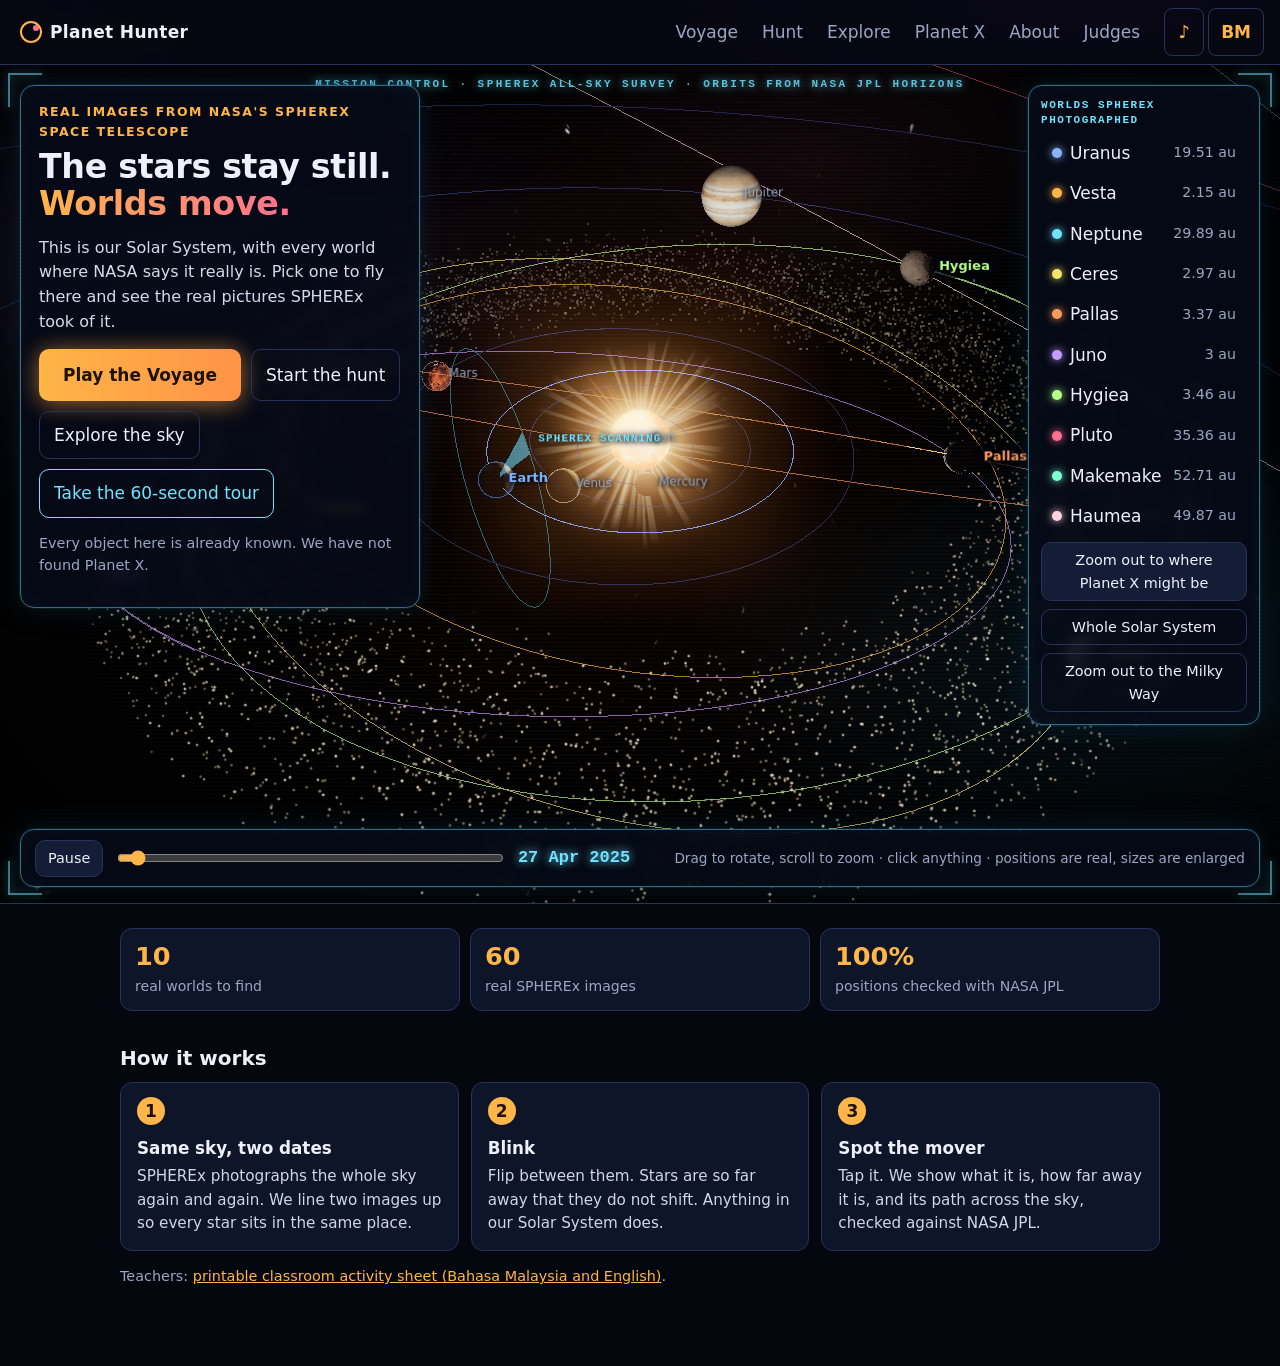
==== index.html @ 3892b472 "Phone menu: starts at Voyage and scrolls instead of hiding its first items; sound and language butto" ====
<!doctype html>
<html lang="en">
<head>
<meta charset="utf-8">
<meta name="viewport" content="width=device-width, initial-scale=1">
<title>Planet Hunter: see the sky move in real SPHEREx images</title>
<meta name="description" content="Watch real NASA SPHEREx images change over time. Spot the worlds that move, play back their paths, and learn how Planet X could be found.">
<link rel="stylesheet" href="style.css?v=62">
<link rel="modulepreload" href="vendor/three.module.min.js">
</head>
<body>

<!-- False colour for the infrared images: brightness is mapped to a colour ramp. Switch off with the Colour button. -->
<svg width="0" height="0" aria-hidden="true" style="position:absolute">
  <filter id="ir" color-interpolation-filters="sRGB">
    <feComponentTransfer>
      <feFuncR type="table" tableValues="0.01 0.10 0.42 0.92 1"/>
      <feFuncG type="table" tableValues="0.02 0.07 0.20 0.66 1"/>
      <feFuncB type="table" tableValues="0.07 0.36 0.50 0.42 1"/>
    </feComponentTransfer>
  </filter>
</svg>

<header class="top">
  <button class="brand" data-view="home"><span class="logo" aria-hidden="true"></span>Planet Hunter</button>
  <nav>
    <button data-view="voyage">Voyage</button>
    <button data-view="hunt">Hunt</button>
    <button data-view="explore">Explore</button>
    <button data-view="lab">Planet X</button>
    <button data-view="about">About</button>
    <button data-view="judges">Judges</button>
  </nav>
  <div class="top-tools">
    <button id="musicBtn" class="lang music" aria-pressed="true" aria-label="Music">♪</button>
    <button id="langBtn" class="lang" aria-label="Language / Bahasa"></button>
  </div>
</header>

<main>
<p id="error" class="error" hidden></p>

<section id="home" class="view">
  <div id="space" class="space">
    <div class="space-canvas"></div>
    <div class="nebula" aria-hidden="true"></div>
    <canvas class="meteors" aria-hidden="true"></canvas>
    <div class="labels"></div>
    <p class="space-loading">Loading the 3D Solar System…</p>
    <div class="frame-hud" aria-hidden="true"><i class="hb tl"></i><i class="hb tr"></i><i class="hb bl"></i><i class="hb br"></i></div>
    <p class="hud-strip">Mission control · SPHEREx all-sky survey · orbits from NASA JPL Horizons</p>

    <div class="space-title">
      <p class="eyebrow">Real images from NASA's SPHEREx space telescope</p>
      <h1>The stars stay still.<br><span class="hl">Worlds move.</span></h1>
      <p class="lead">This is our Solar System, with every world where NASA says it really is. Pick one to fly there and see the real pictures SPHEREx took of it.</p>
      <div class="cta">
        <button class="primary" data-view="voyage">Play the Voyage</button>
        <button id="startBtn" class="ghost" disabled>Loading…</button>
        <button id="exploreBtn" class="ghost" data-view="explore">Explore the sky</button>
        <button class="ghost tour-btn" data-tour>Take the 60-second tour</button>
      </div>
      <p class="note">Every object here is already known. We have not found Planet X.</p>
    </div>

    <div class="space-worlds">
      <h3>Worlds SPHEREx photographed</h3>
      <div id="worldList"></div>
      <button id="pxBtn" class="small">Zoom out to where Planet X might be</button>
      <button id="homeBtn" class="small ghost">Whole Solar System</button>
      <button id="galaxyBtn" class="small ghost">Zoom out to the Milky Way</button>
    </div>

    <div class="intro-cap" aria-hidden="true"><p id="introTop"></p><p id="introSub"></p></div>
    <aside id="infoPanel" class="world-panel info-panel" hidden>
      <button id="infoBack" class="ghost small">← Back</button>
      <h2 id="infoName"></h2>
      <p id="infoKind" class="note"></p>
      <p id="infoText"></p>
      <dl id="infoFacts" class="telemetry facts"></dl>
      <p id="infoNote" class="note"></p>
      <button id="infoDive" class="primary" hidden>Dive to the Solar System</button>
    </aside>
    <aside id="worldPanel" class="world-panel" hidden>
      <button id="worldBack" class="ghost small">← All worlds</button>
      <h2 id="worldName"></h2>
      <p id="worldKind" class="note"></p>
      <div id="worldView"></div>
      <p id="worldBlurb"></p>
      <p id="worldSaw" class="note"></p>
      <dl class="telemetry">
        <dt>Distance from Earth</dt><dd id="teleDist"></dd>
        <dt>Its light reaches us in</dt><dd id="teleLight"></dd>
      </dl>
      <p id="worldAngle" class="note"></p>
      <div class="cta">
        <button id="worldStack" class="primary">See it in 3D time</button>
        <button id="worldExplore" class="ghost">Explore it</button>
      </div>
    </aside>

    <div class="space-time">
      <button id="playBtn" class="small">Pause</button>
      <input id="timeSlider" type="range" min="0" max="1" value="0" step="1" aria-label="Date">
      <span id="timeLabel"></span>
      <p class="space-help">Drag to rotate, scroll to zoom · click anything · positions are real, sizes are enlarged</p>
    </div>
    <p class="no3d-msg">This browser cannot show the 3D view. Use Hunt and Explore above.</p>
  </div>

  <div class="stats" id="stats"></div>

  <h2>How it works</h2>
  <div class="steps">
    <div class="step"><b>1</b><h3>Same sky, two dates</h3><p>SPHEREx photographs the whole sky again and again. We line two images up so every star sits in the same place.</p></div>
    <div class="step"><b>2</b><h3>Blink</h3><p>Flip between them. Stars are so far away that they do not shift. Anything in our Solar System does.</p></div>
    <div class="step"><b>3</b><h3>Spot the mover</h3><p>Tap it. We show what it is, how far away it is, and its path across the sky, checked against NASA JPL.</p></div>
  </div>
  <p class="note">Teachers: <a href="classroom.html">printable classroom activity sheet (Bahasa Malaysia and English)</a>.</p>
</section>

<section id="hunt" class="view" hidden>
  <div id="huntPlay">
    <div class="hud"><span id="progress"></span><span class="dots" id="dots"></span><span id="tally"></span></div>
    <ol class="steps3" id="steps3">
      <li data-step="detect"><b>1</b> Detect</li>
      <li data-step="predict"><b>2</b> Predict</li>
      <li data-step="classify"><b>3</b> Classify</li>
    </ol>
    <div class="hunt-grid">
      <div class="hunt-left">
        <div class="stagewrap hunt-stage"><div id="huntView"></div>
          <div id="stepCard" class="step-card" hidden>
            <p id="stepDone" class="step-done"></p>
            <p id="stepNext" class="step-next"></p>
            <h3 id="stepTitle"></h3>
            <p id="stepText"></p>
            <button id="stepGo" class="primary"></button>
          </div>
        </div>
        <div class="controls" id="huntControls">
          <button data-mode="blink" class="mode on">Blink</button>
          <button data-mode="slide" class="mode">Slide</button>
          <button data-mode="diff" class="mode" title="Subtract one image from the other">Difference</button>
          <button id="pauseBtn">Pause</button>
          <input id="slider" type="range" min="0" max="100" value="50" aria-label="Fade between the two images" hidden>
        </div>
        <p id="modeTip" class="note"></p>
      </div>
      <div class="hunt-right">
        <p id="stepHead" class="step-head"></p>
        <p id="prompt" class="prompt"></p>
        <div id="skipRow" class="next-row" hidden>
          <button id="skipBtn" class="ghost">Skip this step</button>
          <span class="note">Stuck? Skipping scores 0 for the step and moves on.</span>
        </div>
        <div id="nextRow" class="next-row" hidden>
          <button id="nextBtn" class="primary">Next</button>
          <span class="note">or press Enter</span>
        </div>
        <div id="quiz" class="quiz" hidden></div>
        <p id="stepNote" class="tip" hidden></p>
        <div id="card" class="card" hidden>
          <h2 id="verdict"></h2>
          <h3 id="objName"></h3>
          <p id="blurb"></p>
          <ul id="facts"></ul>
          <div id="ruler"></div>
          <p class="badge" id="badge"></p>
        </div>
      </div>
    </div>
  </div>
  <div id="huntEnd" hidden>
    <p class="eyebrow">Hunt complete</p>
    <h1 id="scoreLine"></h1>
    <p id="rank" class="lead"></p>
    <figure class="share-card"><img id="shareImg" alt="Your result card"><figcaption class="cta"><button id="shareBtn" class="primary">Share my result</button><button id="saveBtn" class="ghost">Save the picture</button></figcaption></figure>
    <h2>So where is Planet X?</h2>
    <p id="planetx"></p>
    <div id="rulerX"></div>
    <p id="vsLine" class="tip"></p>
    <div id="endChart"></div>
    <p>Telescopes like SPHEREx photograph more than a billion objects. No one person can check them all. Computers help, but the search still needs people who know what to look for. Now you do.</p>
    <div class="cta">
      <button class="primary" data-view="lab">Try to hide a Planet X</button>
      <button class="ghost" data-view="explore">Explore every object</button>
      <button id="againBtn" class="ghost">Hunt again</button>
    </div>
  </div>
</section>

<section id="explore" class="view" hidden>
  <div id="exploreList">
    <p class="eyebrow">Explore</p>
    <h1>Watch the sky change</h1>
    <p class="lead">Pick an object to play back real SPHEREx images of it, date by date.</p>
    <div class="grid" id="grid"></div>
  </div>
  <div id="exploreDetail" hidden>
    <button id="backBtn" class="ghost small">← All objects</button>
    <h1 id="exName"></h1>
    <p id="exBlurb" class="lead"></p>
    <div class="detail">
      <div>
        <div class="stagewrap"><div id="exView"></div><div id="stackView" class="stackview" hidden></div></div>
        <div class="controls">
          <button data-exmode="rgb" class="exmode on">Three-colour</button>
          <button data-exmode="play" class="exmode">Time-lapse</button>
          <button data-exmode="blink" class="exmode">Blink first / last</button>
          <button data-exmode="diff" class="exmode">Difference</button>
          <button data-exmode="stack" class="exmode">3D time stack</button>
          <button data-exmode="scan" class="exmode">Computer scan</button>
          <button data-exmode="pass" class="exmode" id="passBtn" hidden>Six months apart</button>
          <button id="exPause">Pause</button>
          <input id="scrub" type="range" min="0" max="1" value="0" step="1" aria-label="Choose an image by date">
        </div>
        <div class="controls">
          <label class="check"><input type="checkbox" id="pathChk" checked> Show path</label>
          <label class="check"><input type="checkbox" id="colourChk" checked> Infrared colour</label>
          <button id="measureBtn">Measure it yourself</button>
        </div>
        <p id="exTip" class="tip" hidden></p>
      </div>
      <div>
        <h2>This image</h2>
        <dl id="frameInfo" class="info"></dl>
        <h2>The object</h2>
        <dl id="objInfo" class="info"></dl>
        <div id="exRuler"></div>
        <h2>Light SPHEREx saw</h2>
        <div id="exBands"></div>
        <h2>Farther means slower</h2>
        <div id="exChart"></div>
      </div>
    </div>
  </div>
</section>

<section id="lab" class="view" hidden>
  <p class="eyebrow">Planet X lab</p>
  <h1>Why is Planet X so hard to find?</h1>
  <p class="lead">Some astronomers think an unseen planet may orbit far beyond Neptune. Nobody has found it. Here you can see why: the farther a world is, the slower it moves and the fainter it gets.</p>

  <h2>Farther means slower</h2>
  <div id="labChart"></div>

  <h2>Hide your own Planet X</h2>
  <p>This places a <strong>simulated</strong> planet into two real SPHEREx images. Its movement and brightness are scaled from the real Pluto in the same images. Push it farther away and try to find it.</p>
  <div class="detail">
    <div>
      <div class="stagewrap"><div id="labView"></div></div>
      <p id="labMsg" class="prompt"></p>
    </div>
    <div>
      <label for="distSlider" class="lbl">Distance from the Sun: <strong id="labDist"></strong></label>
      <input id="distSlider" type="range" min="0" max="100" value="31">
      <p class="note" id="labBase"></p>
      <p class="lbl">Size of the planet</p>
      <div class="controls left" id="labSizes"></div>
      <ul id="labOut"></ul>
      <p id="labVerdict" class="verdict"></p>
      <div class="cta">
        <button id="labNew" class="primary">Hide it somewhere new</button>
        <button id="labReveal" class="ghost">Reveal</button>
      </div>
      <p class="note">This is a simulation for learning. The planet is made up; the sky behind it is real. It assumes the planet reflects sunlight as well as Pluto does, and that its motion scales simply with distance.</p>
    </div>
  </div>
</section>

<section id="voyage" class="view voyage" hidden>
  <div id="vyCanvas" class="vy-canvas"></div>
  <div class="vy-bar top"></div><div class="vy-bar bottom"></div>

  <div id="vyHud" class="vy-hud" hidden>
    <div class="vy-chip"><span>CHAPTER</span><b id="vyChapter"></b></div>
    <div class="vy-chip wide"><span>DISTANCE TO SIGNAL</span><div class="vy-meter"><i id="vyProg"></i></div></div>
    <div class="vy-chip wide"><span>HULL</span><div class="vy-meter hull"><i id="vyHull"></i></div></div>
    <div class="vy-chip"><span>MISSILES</span><b id="vyMissiles" class="vy-ammo"></b></div>
    <div class="vy-chip"><span>SUNLIGHT</span><b id="vySun"></b></div>
    <div class="vy-chip"><span>DATA</span><b id="vyData">0</b> <b id="vyCombo" class="vy-combo"></b></div>
  </div>

  <p id="vyBuff" class="vy-buff"></p>

  <div class="vy-touch">
    <button id="vyTouchCentre" type="button">LEVEL</button>
    <button id="vyTouchBoost" type="button">BOOST</button>
    <button id="vyTouchMissile" type="button">MISSILE</button>
  </div>

  <div id="vyComm" class="vy-comm" hidden><b id="vyWho"></b><p id="vySay"></p></div>

  <div id="vyCard" class="vy-card" hidden><p id="vyKicker"></p><h1 id="vyTitle"></h1><p id="vySub"></p></div>

  <div id="vyScan" class="vy-scan" hidden>
    <p class="vy-scan-head">SCANNER · REAL SPHEREx IMAGES · <b id="vyMode"></b></p>
    <div class="vy-viewwrap"><div id="vyView"></div><div id="vyReticle" class="vy-reticle"></div></div>
    <div id="vyStackBox" class="vy-stackbox" hidden>
      <div class="vy-stackview"><canvas id="vyStack"></canvas><svg id="vyStackMark" class="mark" viewBox="0 0 100 100"></svg></div>
      <p id="vyStackInfo" class="note"></p>
      <label class="vy-slider"><span>DRIFT EAST–WEST</span><input id="vyVx" type="range"></label>
      <label class="vy-slider"><span>DRIFT NORTH–SOUTH</span><input id="vyVy" type="range"></label>
      <div class="vy-lockrow"><span>SIGNAL</span><div class="vy-meter lock"><i id="vySignal"></i></div><b id="vyStackTime"></b></div>
      <p id="vyStackHint" class="vy-hint"></p>
    </div>
    <div id="vyLockRow" class="vy-lockrow"><span id="vyLockLabel">LOCK</span><div class="vy-meter lock"><i id="vyLock"></i></div><b id="vyTime"></b></div>
    <div id="vyResult" class="vy-result" hidden>
      <p class="vy-ok">LOCK CONFIRMED <b id="vyGrade" class="vy-grade"></b></p>
      <h2 id="vyRName"></h2>
      <p id="vyRKind" class="note"></p>
      <p id="vyRBlurb"></p>
      <p id="vyRFact"></p>
      <p class="badge">✔ Checked against NASA JPL Horizons</p>
      <button id="vyNext" class="primary"></button>
    </div>
  </div>

  <div id="vyEnd" class="vy-start vy-end" hidden>
    <p class="eyebrow">Voyage complete</p>
    <h1 id="vyEndRank"></h1>
    <p class="lead">Data collected: <b id="vyEndData"></b></p>
    <ul id="vyEndGrades" class="vy-grades"></ul>
    <p>Every one of the ten worlds you locked is real, seen in real SPHEREx images at positions checked against NASA JPL. The eleventh was a simulation. If a Planet X exists, it is still out there, and stacking images is how astronomers are searching for it.</p>
    <div class="cta" style="justify-content:center">
      <button id="vyAgain" class="primary">Fly again</button>
      <button class="ghost" data-view="explore">See the real worlds</button>
    </div>
  </div>

  <div id="vyStartBox" class="vy-start">
    <p class="eyebrow">A Planet Hunter adventure</p>
    <h1>Voyage to <span class="hl">Planet X</span></h1>
    <p id="vyStartMsg" class="lead">Pilot your ship from the asteroid belt to the edge of the Solar System. Dodge the debris, then use your scanner, fed with real SPHEREx images, to lock onto each hidden world.</p>
    <ul class="vy-keys">
      <li><b>Mouse</b> or <b>arrow keys</b>: steer</li>
      <li><b>Lasers</b>: fire by themselves</li>
      <li><b>Right click</b> or <b>X</b>: launch a homing missile (unlimited)</li>
      <li><b>Space</b>: boost</li>
      <li><b>Rings</b>: shield, magnet, rapid fire</li>
      <li><b>On a phone</b>: tilt the phone to steer (allow motion access if asked). Lasers fire by themselves. Buttons: MISSILE, BOOST, and LEVEL to reset the tilt</li>
      <li><b>Scanner</b>: a different challenge at each world. Your ship's computer explains each one</li>
    </ul>
    <button id="vyStart" class="primary">Launch</button>
    <p class="note">The ship, debris, lasers, radio voices and the look of each world are game fiction. The scanner pictures, positions, distances and sunlight levels are real.</p>
  </div>
</section>

<section id="judges" class="view" hidden>
  <p class="eyebrow">For judges</p>
  <h1>Planet Hunter, criterion by criterion</h1>
  <p class="lead">The challenge: a public web tool that displays SPHEREx sky images and makes it easy for anyone to see how they change over time. Each claim below has a button that takes you straight to the proof on this site.</p>
  <div class="judge-videos">
    <figure><video src="requirements.mp4#t=1.5" controls preload="metadata" playsinline></video><figcaption>Demo: how it meets the challenge (30 seconds)</figcaption></figure>
    <figure><video src="trailer.mp4#t=27" controls preload="metadata" playsinline></video><figcaption>Trailer (30 seconds)</figcaption></figure>
  </div>
  <div class="cta"><button class="primary" data-tour>Take the 60-second tour</button><button class="ghost" data-proof="about:method">How the data was made</button></div>

  <div class="criteria">
    <article class="crit">
      <h2><b>1</b> Impact</h2>
      <p class="crit-q">How many people can it help or inspire?</p>
      <ul>
        <li><span>Free and public. No login, no install, on a computer or a phone.</span><button class="small" data-proof="home">Open the start page</button></li>
        <li><span>Teaches the real steps of discovery to anyone, from school pupils up.</span><button class="small" data-proof="hunt">Start the hunt</button></li>
        <li><span>In English and Bahasa Malaysia (the BM button, top right).</span></li>
        <li><span>A ready-made 30-minute lesson for teachers, in both languages.</span><a class="btnlink small" href="classroom.html">Classroom sheet</a></li>
      </ul>
    </article>
    <article class="crit">
      <h2><b>2</b> Creativity</h2>
      <p class="crit-q">What is new here?</p>
      <ul>
        <li><span>A three-step hunt that copies real astronomy: detect, predict against a third real image, classify.</span><button class="small" data-proof="hunt">Try it</button></li>
        <li><span>The 3D time stack: change over time as one shape.</span><button class="small" data-proof="explore:pluto:stack">See it</button></li>
        <li><span>Three-colour pictures in which a moving world splits into red, green and blue.</span><button class="small" data-proof="explore:uranus:rgb">See it</button></li>
        <li><span>Human against machine: an automatic detector tries the same job, and you see when it fails.</span><button class="small" data-proof="explore:makemake:scan">See it fail</button></li>
        <li><span>A space game whose finale is the real method of the Planet Nine search: stacking images.</span><button class="small" data-proof="voyage">Play the Voyage</button></li>
      </ul>
    </article>
    <article class="crit">
      <h2><b>3</b> Validity</h2>
      <p class="crit-q">Is the science sound and the data used accurately?</p>
      <ul>
        <li><span>Every sky image is a real SPHEREx observation, with its date, detector and a link to NASA's original file.</span><button class="small" data-proof="explore:pluto:play">See an image's details</button></li>
        <li><span>Every position is checked against NASA JPL Horizons. The faintest detection used is 11 times the background noise. Eris was left out as too faint.</span><button class="small" data-proof="about:method">Data and method</button></li>
        <li><span>Our own detector's score is shown honestly: right for 7 of 10 worlds.</span><button class="small" data-proof="explore:makemake:scan">See a miss</button></li>
        <li><span>Simplifications, simulations and decoration are stated openly.</span><button class="small" data-proof="about:limits">What this can't do</button></li>
      </ul>
    </article>
    <article class="crit">
      <h2><b>4</b> Relevance</h2>
      <p class="crit-q">Does it answer the challenge, with NASA data at its core?</p>
      <ul>
        <li><span>Displays SPHEREx sky images: 60 real images of 10 worlds.</span><button class="small" data-proof="explore">Explore all worlds</button></li>
        <li><span>Change over time, one click each:</span><span class="btnrow"><button class="small" data-proof="explore:pluto:blink">Blink</button><button class="small" data-proof="explore:pluto:play">Time-lapse</button><button class="small" data-proof="explore:pluto:pass">Six months apart</button><button class="small" data-proof="explore:pluto:stack">3D stack</button></span></li>
        <li><span>Open NASA data throughout: SPHEREx images from NASA/IPAC, positions and orbits from NASA JPL.</span><button class="small" data-proof="home:galaxy">See the orbits</button></li>
      </ul>
    </article>
    <article class="crit">
      <h2><b>5</b> Presentation</h2>
      <p class="crit-q">Is it clear to someone without a science background?</p>
      <ul>
        <li><span>A 60-second guided tour of the whole site.</span><button class="small" data-tour>Take the tour</button></li>
        <li><span>Step-by-step cards in the hunt, and plain-word explanations: tap any word with a dotted line, such as au or arcsecond.</span></li>
        <li><span>Info cards on everything in the 3D view.</span><button class="small" data-proof="home:rings">Saturn's rings</button></li>
        <li><span>Two 30-second videos, above.</span></li>
      </ul>
    </article>
  </div>
</section>

<section id="about" class="view" hidden>
  <p class="eyebrow">About</p>
  <h1>What you are looking at</h1>
  <p class="lead">Planet Hunter was built for the 2026 NASA Space Apps Challenge, "Planet X and SPHEREx": make a public tool that shows SPHEREx images of the sky and makes it easy for anyone to see how they change over time.</p>

  <h2>The telescope</h2>
  <p>SPHEREx is a NASA space telescope launched in 2025. It maps the entire sky about every six months in 102 colours of near-infrared light, which our eyes cannot see. Each image here covers a patch of sky about a fifth of a degree across, smaller than half the width of the full Moon.</p>

  <h2>How these images were made</h2>
  <ul>
    <li>For each object we asked <a href="https://ssd.jpl.nasa.gov/horizons/">NASA JPL Horizons</a> where it was on each date.</li>
    <li>We found the SPHEREx exposures that covered that spot in the <a href="https://irsa.ipac.caltech.edu/Missions/spherex.html">NASA/IPAC Infrared Science Archive</a>.</li>
    <li>We cut out the same small patch of sky from each, turned north up, and adjusted the brightness so faint things show.</li>
    <li>A level is only included if the object is detected exactly where JPL says it should be.</li>
  </ul>
  <p>The orange and purple colours are false colour: brightness shown as colour. Switch it off in Explore to see the plain greyscale images. Small specks that appear in only one image are cosmic rays hitting the detector, not objects.</p>
  <p>In the 3D Solar System, the orbits and positions are real, from NASA JPL Horizons. The planets and worlds are drawn very much larger than life so they can be seen, and the specks of the asteroid belt are decoration. The background is a real all-sky photograph of the Milky Way. The pink ring marking where a Planet X might be is hypothetical. The Milky Way you see when you zoom far out is a model made of particles, because nobody can photograph our galaxy from outside: its arm shapes are illustrative, and the Solar System is drawn enormously too large within it.</p>

  <h2>Three-colour pictures</h2>
  <p>The three-colour view combines three real SPHEREx images of the same patch, taken at different times and usually at different infrared wavelengths, as red, green and blue. Longer wavelengths are shown redder. Stars are in all three images, so their colour reflects how bright they are at each wavelength. A moving world is in a different place each time, so it appears three times, once in each colour. Each image's brightness is scaled separately, so the colours are a guide, not a measurement.</p>

  <h2>The hunt and the automatic detector</h2>
  <p>Each hunt mission has three steps taken from real astronomy: detect the object, predict where it will be in a third real image, and classify it by how fast it moves. The last two missions are Planet X drills: a made-up planet placed into real images, always labelled as simulated.</p>
  <p>The "Computer scan" is classic image processing, not machine learning: it subtracts one image from the other and flags what is left. On our ten real worlds its top pick is right for seven. It is fooled by cosmic rays and it misses the two faintest, most distant worlds, which is exactly where a Planet X would be.</p>

  <h2 id="method">Data and method</h2>
  <p>Every picture on this site was made by the same six steps, run once with Python scripts. Nothing is changed except alignment, brightness and colour.</p>
  <ol class="pipeline">
    <li><b>NASA JPL Horizons</b><span>Where each world was, at the exact moment of each image.</span></li>
    <li><b>SPHEREx archive</b><span>Which exposures covered that spot (NASA/IPAC, releases DR1 and QR3).</span></li>
    <li><b>Cut-out</b><span>Read only the small patch needed, from NASA's copy on AWS Open Data.</span></li>
    <li><b>Align</b><span>Turn north up on a common grid, so stars match pixel for pixel.</span></li>
    <li><b>Check</b><span>Keep a world only if it is detected at the predicted spot in both images, at least 5 times the background noise.</span></li>
    <li><b>Your screen</b><span>Small pictures and one data file. The site never needs the archive while you use it.</span></li>
  </ol>
  <dl class="numbers">
    <dt>Objects searched</dt><dd>11</dd>
    <dt>Passed the check</dt><dd>10 (Eris failed: only 1.4 to 4 times the noise)</dd>
    <dt>Real SPHEREx images used</dt><dd>60</dd>
    <dt>Faintest detection used</dt><dd>11 times the background noise (Haumea)</dd>
    <dt>Automatic detector</dt><dd>top pick right for 7 of 10 worlds; misses Makemake and Haumea</dd>
  </dl>
  <h3>Simplifications, stated openly</h3>
  <ul>
    <li>Positions are computed from Earth's centre. SPHEREx orbits about 7,000 km from it, which shifts the nearest worlds here by up to about 5 arcseconds: less than one detector pixel (6.2 arcseconds).</li>
    <li>The Planet X simulator scales brightness and motion simply from Pluto (brightness falls with the fourth power of distance, motion with distance).</li>
    <li>Classifying a world by its speed is a first clue only: speed across the sky also depends on where Earth is in its orbit.</li>
    <li>Picture brightness is stretched separately in each image so faint things show. It is not a measurement.</li>
      <li>The shooting stars and coloured haze on the front page, and the music, are decoration.</li>
  </ul>

  <h2 id="limits">What this can't do</h2>
  <ul>
    <li>It does not search for new objects. Every object here is already known, and we chose and checked each one.</li>
    <li>It shows small prepared patches of sky, not the whole SPHEREx survey.</li>
    <li>Brightness is adjusted so faint objects are visible. Brightness on screen is not a scientific measurement.</li>
  </ul>

  <h2>For teachers</h2>
  <p>A one-page classroom activity, in Bahasa Malaysia and English, ready to print: <a href="classroom.html">Lembaran aktiviti kelas / Classroom activity sheet</a>.</p>

  <h2>What is real in the Voyage game</h2>
  <p>The scanner pictures, positions, distances and sunlight levels are real. The ship, debris, weapons and radio voices are fiction. The worlds you fly past are 3D models wrapped in surface maps: Pluto uses NASA's New Horizons map; Uranus, Neptune and Earth use maps based on NASA imagery; Ceres, Haumea and Makemake use artists' maps, because Haumea and Makemake have never been seen up close; Vesta, Pallas, Juno and Hygiea use a map of our Moon as a stand-in, on a made-up shape. The background sky is a real all-sky photograph of the Milky Way.</p>

  <h2>Credits</h2>
  <p>SPHEREx is a NASA mission managed by the Jet Propulsion Laboratory; its data are served by Caltech/IPAC. Object positions are from NASA JPL Horizons. <a href="https://github.com/slashsly5-rgb/planet-hunter">Source code</a>. Planet and sky textures: <a href="https://www.solarsystemscope.com/textures/">Solar System Scope</a> (CC BY 4.0), and NASA/JHUAPL/SwRI for the Pluto map.</p>
</section>
</main>

<div id="tour" class="tour" hidden role="dialog" aria-live="polite">
  <p class="tour-step" id="tourStep"></p>
  <p id="tourText"></p>
  <div class="tour-btns"><button id="tourBack" class="ghost small">Back</button><button id="tourNext" class="primary small">Next</button><button id="tourEnd" class="ghost small">End tour</button></div>
</div>
<div id="glossPop" class="gloss-pop" role="tooltip" hidden></div>
<script type="module" src="app.js?v=62"></script>
</body>
</html>
---- style.css ----
:root {
  --bg: #05070f; --panel: #0e1528; --panel2: #141d36; --text: #eef1fa; --dim: #9aa6c4;
  --accent: #ffb547; --accent2: #ff6f91; --good: #5ee6a8; --line: #27335a;
}
* { box-sizing: border-box; }
html { scroll-behavior: smooth; }
body {
  margin: 0; color: var(--text); font: 17px/1.55 system-ui, -apple-system, "Segoe UI", Roboto, sans-serif;
  background:
    radial-gradient(1px 1px at 23px 41px, #fff9, transparent), radial-gradient(1px 1px at 131px 87px, #fff6, transparent),
    radial-gradient(1.5px 1.5px at 77px 163px, #cdf8, transparent), radial-gradient(1px 1px at 189px 19px, #fff5, transparent),
    radial-gradient(1px 1px at 211px 201px, #ffd9, transparent),
    radial-gradient(900px 500px at 85% -10%, #3b1d5e88, transparent), radial-gradient(700px 500px at -10% 30%, #0f3a6688, transparent),
    var(--bg);
  background-size: 240px 240px, 240px 240px, 240px 240px, 240px 240px, 240px 240px, auto, auto, auto;
  background-attachment: fixed;
  min-height: 100vh;
}
main { max-width: 1040px; margin: 0 auto; padding: 16px 16px 64px; }
[hidden] { display: none !important; }
a { color: var(--accent); }
h1 { font-size: clamp(1.9rem, 5vw, 3rem); line-height: 1.12; margin: .2em 0 .4em; letter-spacing: -.01em; }
h2 { font-size: 1.25rem; margin: 1.6em 0 .4em; }
h3 { margin: .2em 0; font-size: 1.05rem; }
.hl { background: linear-gradient(90deg, var(--accent), var(--accent2)); -webkit-background-clip: text; background-clip: text; color: transparent; }
.eyebrow { text-transform: uppercase; letter-spacing: .12em; font-size: .78rem; color: var(--accent); margin: 0; font-weight: 700; }
.lead { font-size: 1.12rem; color: #d5dbee; max-width: 62ch; }
.note { color: var(--dim); font-size: .9rem; }
.error { background: #4a1420; border: 1px solid #a33; padding: 12px; border-radius: 8px; }

/* header */
.top { position: sticky; top: 0; z-index: 5; display: flex; justify-content: space-between; align-items: center; gap: 8px;
  padding: 8px 16px; background: #05070fd9; backdrop-filter: blur(8px); border-bottom: 1px solid var(--line); }
.top button { background: none; border: 0; color: var(--dim); font: inherit; padding: 10px 12px; min-height: 44px; cursor: pointer; border-radius: 8px; }
.top button:hover, .top button.on { color: var(--text); background: var(--panel2); }
.top nav { display: flex; }
.top .top-tools { display: flex; flex: none; }
.top .brand { margin-right: auto; }
.top .brand { white-space: nowrap; color: var(--text); font-weight: 800; letter-spacing: .02em; display: flex; align-items: center; gap: 8px; padding-left: 4px; }
.logo { width: 22px; height: 22px; border-radius: 50%; border: 2px solid var(--accent); position: relative; display: inline-block; }
.logo::after { content: ""; position: absolute; width: 6px; height: 6px; border-radius: 50%; background: var(--accent2); top: 2px; right: 1px; }

/* buttons */
button { font: inherit; color: var(--text); background: var(--panel2); border: 1px solid var(--line); border-radius: 10px; padding: 10px 14px; min-height: 44px; cursor: pointer; }
button:hover { border-color: #46578f; }
button.on { border-color: var(--accent); color: var(--accent); }
button.primary { background: linear-gradient(90deg, var(--accent), #ff9347); color: #1d1200; border: 0; font-weight: 800; padding: 13px 24px; box-shadow: 0 6px 24px #ff934744; }
button.ghost { background: transparent; }
button.small { min-height: 36px; padding: 6px 12px; font-size: .9rem; }
button:disabled { opacity: .5; cursor: default; }
button:focus-visible, input:focus-visible, a:focus-visible, .cardlink:focus-visible { outline: 3px solid #fff; outline-offset: 2px; }
.cta { display: flex; flex-wrap: wrap; gap: 10px; margin: 14px 0; }

/* home */
.hero { display: grid; grid-template-columns: 1.1fr .9fr; gap: 32px; align-items: center; padding: 24px 0 8px; }
.hero-demo { margin: 0; }
.hero-demo figcaption { color: var(--dim); font-size: .85rem; margin-top: 8px; text-align: center; }
.stats { display: grid; grid-template-columns: repeat(3, 1fr); gap: 10px; margin: 22px 0 6px; }
.stat { background: var(--panel); border: 1px solid var(--line); border-radius: 12px; padding: 12px 14px; }
.stat b { display: block; font-size: 1.6rem; color: var(--accent); line-height: 1.2; }
.stat span { color: var(--dim); font-size: .88rem; }
.steps { display: grid; grid-template-columns: repeat(3, 1fr); gap: 12px; }
.step { background: var(--panel); border: 1px solid var(--line); border-radius: 12px; padding: 14px 16px; }
.step b { display: inline-grid; place-items: center; width: 28px; height: 28px; border-radius: 50%; background: var(--accent); color: #1d1200; margin-bottom: 6px; }
.step p { margin: .3em 0 0; color: #cfd6ea; font-size: .95rem; }

/* viewer */
.stagewrap { max-width: min(100%, 68vh); margin: 0 auto; }
.viewer { position: relative; aspect-ratio: 1; width: 100%; border-radius: 10px; overflow: hidden; background: #000; touch-action: manipulation;
  border: 1px solid #3a4a80; box-shadow: 0 0 0 4px #0b1020, 0 12px 50px #000a, 0 0 60px #4a2a8a33; }
.viewer.tappable { cursor: crosshair; }
.viewer img, .viewer canvas, .viewer svg { position: absolute; inset: 0; width: 100%; height: 100%; display: block; }
.viewer img { opacity: 0; user-select: none; -webkit-user-drag: none; }
.viewer img, .viewer canvas { filter: url(#ir); }
body.grey .viewer img, body.grey .viewer canvas { filter: none; }
.viewer svg { pointer-events: none; }
.viewer .chip { position: absolute; background: #000b; padding: 2px 8px; border-radius: 6px; font-size: .8rem; color: #dfe6fb; font-variant-numeric: tabular-nums; pointer-events: none; }
.viewer .date { left: 8px; bottom: 8px; }
.viewer .tag { right: 8px; bottom: 8px; color: var(--dim); }
.viewer .corner { position: absolute; width: 18px; height: 18px; border: 2px solid #ffffff55; pointer-events: none; }
.corner.tl { left: 8px; top: 8px; border-right: 0; border-bottom: 0; } .corner.tr { right: 8px; top: 8px; border-left: 0; border-bottom: 0; }
.ring { fill: none; stroke: #7dffcf; stroke-width: 3; }
.ring.was { stroke-dasharray: 6 5; opacity: .85; }
.ring.pulse { animation: pulse 1.4s ease-out infinite; transform-box: fill-box; transform-origin: center; }
@keyframes pulse { 0% { transform: scale(.6); opacity: 1; } 100% { transform: scale(1.9); opacity: 0; } }
.path { fill: none; stroke: #7dffcf; stroke-width: 2; stroke-dasharray: 3 5; opacity: .8; }
.dot { fill: #7dffcf; opacity: .55; } .dot.now { opacity: 1; fill: #fff; stroke: #7dffcf; stroke-width: 2; }
@media (prefers-reduced-motion: reduce) { .ring.pulse { animation: none; } html { scroll-behavior: auto; } }

/* hunt */
.hud { display: flex; justify-content: space-between; align-items: center; color: var(--dim); font-size: .95rem; margin-top: 6px; }
.dots { display: flex; gap: 6px; }
.dots i { width: 10px; height: 10px; border-radius: 50%; background: var(--line); }
.dots i.hit { background: var(--good); } .dots i.miss { background: var(--accent2); } .dots i.cur { outline: 2px solid var(--accent); outline-offset: 2px; }
.prompt { margin: .5em 0 .6em; font-weight: 700; font-size: 1.1rem; text-align: center; }
.controls { display: flex; flex-wrap: wrap; gap: 8px; margin: 12px auto 0; align-items: center; max-width: min(100%, 68vh); }
.controls input[type=range] { flex: 1 1 100%; height: 44px; accent-color: var(--accent); }
#modeTip { text-align: center; min-height: 1.4em; margin: .5em 0 0; }
.check { display: flex; align-items: center; gap: 8px; min-height: 44px; color: #cfd6ea; }
.check input { width: 20px; height: 20px; accent-color: var(--accent); }
.card { background: linear-gradient(180deg, var(--panel2), var(--panel)); border: 1px solid var(--line); border-radius: 14px; padding: 16px 18px; margin: 14px auto 0; max-width: 640px; animation: rise .35s ease-out; }
@keyframes rise { from { transform: translateY(12px); opacity: 0; } }
.card h2 { margin: 0 0 .1em; font-size: 1.5rem; color: var(--accent2); }
.card.hit h2 { color: var(--good); }
.card ul { padding-left: 1.2em; margin: .5em 0; }
.badge { color: var(--good); font-size: .9rem; margin: .5em 0 .2em; }
#huntEnd { max-width: 720px; margin: 24px auto 0; }

/* distance ruler */
.rulerbox { margin: 10px 0 4px; }
.rulerbox svg { width: 100%; height: auto; display: block; }
.rulerbox text { fill: var(--dim); font-size: 17px; font-family: inherit; }
.rulerbox .me { fill: var(--accent); font-weight: 700; font-size: 19px; }

/* explore */
.grid { display: grid; grid-template-columns: repeat(auto-fill, minmax(190px, 1fr)); gap: 14px; margin-top: 16px; }
.cardlink { text-align: left; padding: 0; overflow: hidden; background: var(--panel); border-radius: 14px; display: block; width: 100%; }
.cardlink:hover { transform: translateY(-2px); transition: transform .15s; }
.thumb { aspect-ratio: 1.25; background-size: 330%; background-repeat: no-repeat; filter: url(#ir); }
body.grey .thumb { filter: none; }
.cardlink .meta { padding: 10px 12px 12px; display: block; }
.cardlink .meta b { display: block; font-size: 1.1rem; }
.cardlink .meta span { color: var(--dim); font-size: .88rem; display: block; }
.detail { display: grid; grid-template-columns: minmax(0, 1.1fr) minmax(0, .9fr); gap: 28px; align-items: start; }
.info { display: grid; grid-template-columns: auto 1fr; gap: 6px 14px; margin: 0; font-size: .95rem; }
.info dt { color: var(--dim); } .info dd { margin: 0; font-variant-numeric: tabular-nums; overflow-wrap: anywhere; }
#about { max-width: 760px; margin: 0 auto; }

@media (max-width: 760px) {
  .hero { grid-template-columns: 1fr; gap: 18px; padding-top: 10px; }
  .steps, .stats { grid-template-columns: 1fr; }
  .stats { grid-template-columns: repeat(3, 1fr); } .stat b { font-size: 1.25rem; } .stat { padding: 10px; }
  .detail { grid-template-columns: 1fr; gap: 8px; }
  .top { padding: 6px 8px; } .top button { padding: 10px 8px; font-size: .95rem; }
}

/* lab, charts, tips */
.chartbox svg { width: 100%; height: auto; display: block; max-width: 640px; }
.chartbox text { fill: var(--dim); font-size: 16px; font-family: inherit; }
.chartbox .me { fill: #fff; font-weight: 700; }
.tip { background: var(--panel2); border: 1px solid var(--line); border-left: 4px solid var(--accent); border-radius: 10px; padding: 10px 14px; margin: 10px auto 0; max-width: min(100%, 68vh); }
.lbl { display: block; margin: 1em 0 .3em; font-weight: 600; }
#distSlider { width: 100%; height: 44px; accent-color: var(--accent); }
.controls.left { margin-left: 0; }
.verdict { background: var(--panel2); border-left: 4px solid var(--accent2); border-radius: 10px; padding: 10px 14px; font-weight: 600; }
#labOut { padding-left: 1.2em; }
#lab .detail { margin-top: 10px; }
@media (max-width: 760px) { .top .brand { font-size: .95rem; gap: 6px; } .top button { padding: 10px 6px; font-size: .9rem; } }
.top .lang { border: 1px solid var(--line); color: var(--accent); font-weight: 700; margin-left: 4px; }
.top .music { min-width: 40px; font-size: 18px; line-height: 1; }
.top .music.off { color: var(--muted, #8a93ad); text-decoration: line-through; opacity: 0.7; }
@media (max-width: 520px) { .top .brand { font-size: 0; gap: 0; padding-right: 0; } .top { gap: 2px; } }

/* 3D Solar System (home) */
main:has(#home:not([hidden])) { max-width: none; padding-top: 0; }
#home > :not(.space) { max-width: 1040px; margin-left: auto; margin-right: auto; }
.space { position: relative; height: calc(100vh - 61px); min-height: 640px; margin: 0 -16px 24px; overflow: hidden; border-bottom: 1px solid var(--line); }
.space-canvas, .space .labels { position: absolute; inset: 0; }
.space-canvas canvas { width: 100%; height: 100%; display: block; cursor: grab; }
.labels { pointer-events: none; overflow: hidden; }
.slabel { position: absolute; left: 0; top: 0; margin: -9px 0 0 12px; font: 600 13px/1 system-ui, sans-serif; color: var(--text); white-space: nowrap; text-shadow: 0 1px 4px #000, 0 0 8px #000; background: none; border: 0; padding: 0; min-height: 0; will-change: transform; }
.slabel.dim { color: var(--dim); font-weight: 500; font-size: 12px; }
.slabel.earth { color: #7fb4ff; }
.slabel.px { color: var(--accent2); font-size: 15px; display: none !important; }
.space.deep .slabel.px { display: block !important; }
button.slabel.world { pointer-events: auto; cursor: pointer; color: var(--c); padding: 5px 9px; margin: -14px 0 0 10px; border-radius: 999px; background: #05070fb3; border: 1px solid transparent; }
button.slabel.world:hover, .slabel.world.on { border-color: var(--c); background: #05070fe6; }
.space.wide .slabel.world:not(.on), .space.deep .slabel.dim, .space.deep .slabel.earth { opacity: .0; pointer-events: none; }
.space:not(.deep).wide .slabel.world:not(.on) { opacity: .75; pointer-events: auto; font-size: 12px; }
.space-title, .space-worlds, .world-panel, .space-time { position: absolute; background: #070b18d9; border: 1px solid var(--line); border-radius: 14px; backdrop-filter: blur(6px); }
.space-title { left: 20px; top: 20px; width: min(400px, 40vw); padding: 16px 18px; }
.space-title h1 { font-size: clamp(1.6rem, 2.6vw, 2.4rem); }
.space-title .lead { font-size: 1rem; margin: .4em 0; }
.space.picked .space-title .lead, .space.picked .space-title .note { display: none; }
.space-worlds { right: 20px; top: 20px; width: 232px; padding: 12px; display: flex; flex-direction: column; gap: 8px; }
.space-worlds h3 { font-size: .9rem; color: var(--dim); margin: 0; }
#worldList { display: grid; gap: 4px; }
.worldbtn { display: flex; align-items: center; gap: 8px; min-height: 36px; padding: 4px 10px; text-align: left; background: transparent; border-color: transparent; }
.worldbtn i { width: 10px; height: 10px; border-radius: 50%; background: var(--c); box-shadow: 0 0 8px var(--c); flex: none; }
.worldbtn small { margin-left: auto; color: var(--dim); font-variant-numeric: tabular-nums; }
.worldbtn:hover, .worldbtn.on { border-color: var(--c); background: var(--panel2); }
.space.picked .space-worlds { display: none; }
.world-panel { right: 20px; top: 20px; bottom: 78px; width: min(380px, 34vw); padding: 14px 16px; overflow: auto; }
.world-panel h2 { margin: .4em 0 0; font-size: 1.6rem; }
.world-panel .viewer { margin: 8px 0; }
.world-panel p { margin: .5em 0; font-size: .95rem; }
.space-time { left: 20px; right: 20px; bottom: 16px; padding: 8px 14px; display: flex; align-items: center; gap: 12px; }
.space-time input { flex: 1; accent-color: var(--accent); height: 36px; }
#timeLabel { min-width: 8.5em; font-variant-numeric: tabular-nums; font-weight: 600; }
.space-help { color: var(--dim); font-size: .85rem; margin: 0; }
.no3d-msg { display: none; }
.space.no3d { height: auto; min-height: 0; } .space.no3d .space-worlds, .space.no3d .space-time, .space.no3d .labels { display: none; }
.space.no3d .space-title { position: static; width: auto; } .space.no3d .no3d-msg { display: block; padding: 0 20px; color: var(--dim); }

/* 3D time stack (explore) */
.stackview { position: relative; aspect-ratio: 1; width: 100%; border-radius: 10px; overflow: hidden; background: radial-gradient(circle at 50% 40%, #131a36, #04060d); border: 1px solid #3a4a80; box-shadow: 0 0 0 4px #0b1020, 0 12px 50px #000a; }
.stackview canvas { position: absolute; inset: 0; width: 100%; height: 100%; display: block; cursor: grab; }
.space.mid .slabel.inner:not(.on) { opacity: 0 !important; pointer-events: none !important; }
.world-panel .viewer { max-width: 290px; }
.space-loading { position: absolute; left: 50%; top: 50%; transform: translate(-50%, -50%); margin: 0; padding: 12px 20px; border-radius: 999px; background: #070b18d9; border: 1px solid var(--line); color: var(--accent); font-weight: 600; animation: breathe 1.4s ease-in-out infinite; }
@keyframes breathe { 50% { opacity: .45; } }
.space.ready .space-loading, .space.no3d .space-loading { display: none; }
.space:not(.ready) .space-worlds, .space:not(.ready) .space-time { visibility: hidden; }

/* cinematic mission-control theme for the 3D view */
:root { --hud: #6fe3ff; }
.space::after { content: ""; position: absolute; inset: 0; pointer-events: none; background: repeating-linear-gradient(0deg, #ffffff06 0 1px, transparent 1px 4px); mix-blend-mode: screen; }
.frame-hud { position: absolute; inset: 8px; pointer-events: none; }
.hb { position: absolute; width: 34px; height: 34px; border: 2px solid var(--hud); opacity: .55; filter: drop-shadow(0 0 6px var(--hud)); }
.hb.tl { left: 0; top: 0; border-right: 0; border-bottom: 0; } .hb.tr { right: 0; top: 0; border-left: 0; border-bottom: 0; }
.hb.bl { left: 0; bottom: 0; border-right: 0; border-top: 0; } .hb.br { right: 0; bottom: 0; border-left: 0; border-top: 0; }
.hud-strip { position: absolute; left: 50%; top: 14px; transform: translateX(-50%); margin: 0; font: 600 11px/1 ui-monospace, Consolas, monospace; letter-spacing: .22em; text-transform: uppercase; color: var(--hud); text-shadow: 0 0 10px var(--hud); white-space: nowrap; pointer-events: none; opacity: .85; }
.space-title, .space-worlds, .world-panel, .space-time { border-color: #2b6f8a; box-shadow: 0 0 0 1px #6fe3ff14, 0 0 28px #0b3a5266, inset 0 0 30px #6fe3ff08; transition: opacity .9s ease, transform .9s ease; }
.space.intro .space-title, .space.intro .space-worlds, .space.intro .space-time { opacity: 0; transform: translateY(14px); pointer-events: none; }
.space.intro .hud-strip { animation: breathe 1.6s ease-in-out infinite; }
.space-worlds h3, .telemetry dt { font: 600 11px/1.3 ui-monospace, Consolas, monospace; letter-spacing: .14em; text-transform: uppercase; color: var(--hud); }
.telemetry { display: grid; grid-template-columns: 1fr auto; gap: 6px 12px; margin: 10px 0; padding: 10px 12px; border: 1px solid #2b6f8a; border-radius: 10px; background: #06121fcc; }
.telemetry dd { margin: 0; font: 700 1.05rem/1.2 ui-monospace, Consolas, monospace; color: #fff; text-shadow: 0 0 10px var(--hud); text-align: right; }
#timeLabel { font-family: ui-monospace, Consolas, monospace; color: var(--hud); text-shadow: 0 0 10px var(--hud); }
.slabel.scan { color: var(--hud); font: 600 11px/1 ui-monospace, Consolas, monospace; letter-spacing: .1em; text-transform: uppercase; }
.space.wide .slabel.scan, .space.deep .slabel.scan { opacity: 0; }
.space .primary { box-shadow: 0 0 22px #ffb54766, 0 6px 24px #ff934744; }
.world-panel .viewer { max-width: 236px; }
.world-panel h2 { font-size: 1.4rem; margin-top: .3em; }
.world-panel p { font-size: .9rem; margin: .4em 0; }
.world-panel .cta { margin: 8px 0 0; }

/* hunt missions: step bar, quiz, score dots */
.steps3 { list-style: none; display: flex; gap: 8px; justify-content: center; padding: 0; margin: 10px 0 4px; }
.steps3 li { display: flex; align-items: center; gap: 8px; padding: 6px 14px 6px 6px; border-radius: 999px; border: 1px solid var(--line); color: var(--dim); font: 600 12px/1 ui-monospace, Consolas, monospace; letter-spacing: .12em; text-transform: uppercase; }
.steps3 li b { display: inline-grid; place-items: center; width: 24px; height: 24px; border-radius: 50%; background: var(--line); color: var(--text); letter-spacing: 0; }
.steps3 li.now { border-color: var(--hud); color: var(--hud); box-shadow: 0 0 18px #6fe3ff33; } .steps3 li.now b { background: var(--hud); color: #04202b; }
.steps3 li.done { color: var(--good); border-color: #2c6a55; } .steps3 li.done b { background: var(--good); color: #062417; }
.prompt { font-weight: 500; max-width: 760px; margin-left: auto; margin-right: auto; }
.quiz { display: grid; gap: 8px; max-width: min(100%, 68vh); margin: 12px auto 0; }
.zone { text-align: left; padding: 12px 16px; }
.zone:hover:not(:disabled) { border-color: var(--hud); }
.zone.right { border-color: var(--good); color: var(--good); opacity: 1; } .zone.wrong { border-color: var(--accent2); color: var(--accent2); opacity: 1; }
.dots i.mid { background: var(--accent); } .dots i.boss { border-radius: 2px; transform: rotate(45deg); }
#hunt .tip { border-left-color: var(--hud); }
.hunt-grid { display: grid; grid-template-columns: minmax(0, 66vh) minmax(0, 1fr); gap: 28px; align-items: start; max-width: 1120px; margin: 10px auto 0; }
.hunt-grid .stagewrap, .hunt-grid .controls { max-width: none; }
.hunt-right .prompt { text-align: left; margin: 0 0 .6em; font-size: 1.12rem; max-width: none; }
.hunt-right .quiz, .hunt-right .tip, .hunt-right .card { max-width: none; margin-left: 0; margin-right: 0; }
.hunt-right .prompt strong { color: var(--hud); text-transform: uppercase; letter-spacing: .08em; font-size: .9em; }
@media (max-width: 860px) { .hunt-grid { grid-template-columns: 1fr; } }

/* automatic detector overlay */
.det { fill: none; stroke-width: 2.5; } .det.mv { stroke: #5ee6a8; } .det.one { stroke: #ffb547; stroke-dasharray: 4 3; } .det.chg { stroke: #8fa0c8; opacity: .7; stroke-width: 1.5; }
line.det.mv { stroke-dasharray: 5 5; }
.dett { fill: #5ee6a8; font: 700 15px ui-monospace, Consolas, monospace; paint-order: stroke; stroke: #000; stroke-width: 3px; }

/* three-colour pictures are shown as they are, without the infrared tint */
.viewer.nofilter img { filter: none; }
.thumb.rgb { filter: none; }
.world-panel .viewer .tag { display: none; }
#error { position: fixed; left: 50%; bottom: 16px; transform: translateX(-50%); z-index: 20; max-width: 90vw; margin: 0; }

/* ---------- Voyage to Planet X ---------- */
main:has(#voyage:not([hidden])) { max-width: none; padding: 0; }
.voyage { position: relative; height: calc(100vh - 61px); min-height: 600px; overflow: hidden; background: #04060f; }
.vy-canvas { position: absolute; inset: 0; } .vy-canvas canvas { width: 100%; height: 100%; display: block; }
.voyage.hurt::after { content: ""; position: absolute; inset: 0; background: radial-gradient(circle, transparent 40%, #ff2a2a88); pointer-events: none; }
.vy-bar { position: absolute; left: 0; right: 0; height: 0; background: #000; transition: height .5s ease; z-index: 2; pointer-events: none; }
.vy-bar.top { top: 0; } .vy-bar.bottom { bottom: 0; } .voyage.cine .vy-bar { height: 11%; }
.vy-hud { position: absolute; left: 18px; right: 18px; top: 14px; display: flex; gap: 12px; align-items: stretch; z-index: 3; pointer-events: none; }
.vy-chip { background: #06121fcc; border: 1px solid #2b6f8a; border-radius: 10px; padding: 8px 12px; min-width: 150px; box-shadow: 0 0 22px #0b3a5266; }
.vy-chip.wide { flex: 1; }
.vy-chip span, .vy-lockrow span, .vy-scan-head { display: block; font: 600 10px/1.2 ui-monospace, Consolas, monospace; letter-spacing: .18em; color: var(--hud); margin-bottom: 5px; }
.vy-chip b { font: 700 1.05rem/1.2 ui-monospace, Consolas, monospace; color: #fff; text-shadow: 0 0 10px var(--hud); }
.vy-meter { height: 12px; border-radius: 6px; background: #0d2233; overflow: hidden; border: 1px solid #1d4a60; }
.vy-meter i { display: block; height: 100%; width: 0; background: linear-gradient(90deg, #2fb7e0, #6fe3ff); box-shadow: 0 0 12px var(--hud); transition: width .12s linear; }
.vy-meter.hull i { background: linear-gradient(90deg, #36d39a, #7dffcf); width: 100%; } .vy-meter.hull i.low { background: linear-gradient(90deg, #ff4a5a, #ff8a6a); }
.vy-meter.lock i { background: linear-gradient(90deg, #ffb547, #fff2a8); }
.vy-comm { position: absolute; left: 18px; bottom: 18px; width: min(460px, 44vw); background: #06121fdd; border: 1px solid #2b6f8a; border-left: 4px solid var(--hud); border-radius: 10px; padding: 10px 14px; z-index: 3; pointer-events: none; }
.vy-comm b { font: 700 11px/1 ui-monospace, Consolas, monospace; letter-spacing: .2em; color: var(--hud); }
.vy-comm p { margin: .35em 0 0; font-size: .98rem; min-height: 3em; }
.vy-card { position: absolute; inset: 0; display: grid; place-content: center; text-align: center; z-index: 4; pointer-events: none; animation: vyin .6s ease-out; }
.vy-card p { margin: 0; font: 600 13px/1.4 ui-monospace, Consolas, monospace; letter-spacing: .4em; color: var(--hud); text-shadow: 0 0 12px var(--hud); }
.vy-card h1 { font-size: clamp(2.6rem, 8vw, 6rem); margin: .1em 0; letter-spacing: .08em; text-shadow: 0 0 40px #6fe3ff66, 0 4px 30px #000; }
.vy-card #vySub { letter-spacing: .12em; color: #d5dbee; font-family: inherit; font-size: 1rem; }
@keyframes vyin { from { opacity: 0; transform: scale(1.08); } }
.vy-scan { position: absolute; right: 22px; top: 86px; bottom: 22px; width: min(46vw, 70vh); display: flex; flex-direction: column; gap: 8px; z-index: 3; background: #06101ce6; border: 1px solid #2b6f8a; border-radius: 14px; padding: 12px 14px; box-shadow: 0 0 50px #0b3a5299; animation: vyin .4s ease-out; overflow: auto; }
.vy-scan-head { margin: 0; }
.vy-viewwrap { position: relative; cursor: none; }
.vy-viewwrap .viewer { box-shadow: none; }
.vy-reticle { position: absolute; left: 50%; top: 50%; width: 64px; height: 64px; margin: -32px 0 0 -32px; border: 2px solid var(--hud); border-radius: 50%; pointer-events: none; box-shadow: 0 0 14px var(--hud), inset 0 0 14px #6fe3ff55; }
.vy-reticle::before, .vy-reticle::after { content: ""; position: absolute; background: var(--hud); }
.vy-reticle::before { left: 50%; top: -10px; bottom: -10px; width: 1px; } .vy-reticle::after { top: 50%; left: -10px; right: -10px; height: 1px; }
.vy-reticle.on { border-color: #ffd35c; box-shadow: 0 0 22px #ffd35c, inset 0 0 18px #ffd35c88; transform: scale(.9); }
.vy-lockrow { display: grid; grid-template-columns: auto 1fr auto; gap: 10px; align-items: center; } .vy-lockrow span { margin: 0; }
.vy-lockrow b { font: 700 1.1rem ui-monospace, Consolas, monospace; min-width: 2ch; text-align: right; }
.vy-result h2 { margin: .1em 0; font-size: 1.6rem; } .vy-result p { margin: .35em 0; font-size: .95rem; }
.vy-ok { font: 700 12px/1 ui-monospace, Consolas, monospace; letter-spacing: .3em; color: var(--good); text-shadow: 0 0 12px var(--good); }
.vy-start { position: absolute; left: 50%; top: 50%; transform: translate(-50%, -50%); width: min(620px, 92vw); background: #070b18e6; border: 1px solid #2b6f8a; border-radius: 16px; padding: 22px 26px; z-index: 5; box-shadow: 0 0 60px #0b3a5299; text-align: center; }
.vy-start h1 { font-size: clamp(2.2rem, 5vw, 3.6rem); } .vy-start .lead { margin: 0 auto; }
.vy-keys { list-style: none; padding: 0; margin: 14px 0; display: grid; gap: 4px; color: #cfd6ea; } .vy-keys b { color: var(--hud); }
.voyage.cine .vy-hud, .voyage.cine .vy-comm { opacity: 0; } .vy-hud, .vy-comm { transition: opacity .4s; }
.vy-card { place-content: start center; padding-top: 20vh; }
.vy-scan.done .vy-viewwrap { width: 52%; margin: 0 auto; }

/* voyage v2 */
.vy-combo { color: #ffd35c !important; text-shadow: 0 0 12px #ffb547 !important; margin-left: 6px; }
.vy-buff { position: absolute; left: 50%; top: 92px; transform: translateX(-50%); margin: 0; z-index: 3; pointer-events: none; font: 700 13px/1 ui-monospace, Consolas, monospace; letter-spacing: .3em; color: #ffd35c; text-shadow: 0 0 14px #ffb547; }
.vy-grade { display: inline-grid; place-items: center; width: 34px; height: 34px; margin-left: 10px; border-radius: 8px; font: 800 20px/1 system-ui, sans-serif; letter-spacing: 0; color: #06121f; background: var(--good); box-shadow: 0 0 18px var(--good); vertical-align: middle; }
.vy-grade.gS { background: #ffd35c; box-shadow: 0 0 22px #ffb547; } .vy-grade.gB { background: #8ab4ff; box-shadow: 0 0 14px #8ab4ff; } .vy-grade.gC { background: #9aa6c4; box-shadow: none; }
.vy-chip { min-width: 120px; }

/* voyage v3: scanner modes, stack finale, ending */
.vy-scan-head b { color: #ffd35c; }
.vy-stackbox { display: flex; flex-direction: column; gap: 8px; }
.vy-stackview { position: relative; aspect-ratio: 1; width: min(100%, 46vh); margin: 0 auto; border-radius: 10px; overflow: hidden; border: 1px solid #3a4a80; cursor: crosshair; }
.vy-stackview canvas, .vy-stackview svg { position: absolute; inset: 0; width: 100%; height: 100%; display: block; }
.vy-stackview canvas { filter: url(#ir); image-rendering: auto; } .vy-stackview svg { pointer-events: none; }
.vy-slider { display: grid; grid-template-columns: 170px 1fr; gap: 10px; align-items: center; }
.vy-slider span { font: 600 10px/1.2 ui-monospace, Consolas, monospace; letter-spacing: .16em; color: var(--hud); }
.vy-slider input { accent-color: var(--accent); height: 30px; }
.vy-hint { margin: 0; font-weight: 600; color: #ffd35c; min-height: 1.5em; }
.vy-stackbox .note { margin: 0; }
.vy-end { text-align: center; max-height: 86vh; overflow: auto; }
.vy-grades { list-style: none; padding: 0; margin: 12px auto; display: grid; grid-template-columns: repeat(auto-fill, minmax(150px, 1fr)); gap: 6px 14px; text-align: left; }
.vy-grades li { display: flex; justify-content: space-between; align-items: center; background: #0d1830; border: 1px solid var(--line); border-radius: 8px; padding: 4px 8px 4px 10px; font-size: .9rem; }
.vy-grades .vy-grade { width: 26px; height: 26px; font-size: 15px; margin: 0; }

/* hunt: never leave the player wondering what to do next */
.next-row { display: flex; align-items: center; gap: 12px; margin: 0 0 12px; }
.next-row .primary { font-size: 1.1rem; padding: 14px 28px; animation: nudge 1.6s ease-in-out infinite; }
@keyframes nudge { 50% { box-shadow: 0 0 34px #ffb547cc, 0 6px 24px #ff934744; transform: translateY(-1px); } }
.viewer.askclick::after { content: "CLICK ON THE PICTURE"; position: absolute; left: 50%; top: 10px; transform: translateX(-50%); padding: 5px 12px; border-radius: 999px;
  background: #000a; border: 1px solid var(--hud); color: var(--hud); font: 700 11px/1 ui-monospace, Consolas, monospace; letter-spacing: .18em; pointer-events: none; animation: breathe 1.4s ease-in-out infinite; }
@media (prefers-reduced-motion: reduce) { .next-row .primary, .viewer.askclick::after { animation: none; } }
@media (max-height: 760px) { .hunt-grid { grid-template-columns: minmax(0, 58vh) minmax(0, 1fr); } .card { padding: 12px 14px; } .card h2 { font-size: 1.25rem; } }
.viewer.askclick::after { white-space: nowrap; }

/* hunt layout: the instructions column always keeps a readable width; the picture takes what is left */
.hunt-grid { grid-template-columns: minmax(0, min(66vh, calc(100% - 448px))) minmax(420px, 1fr); }
@media (max-height: 760px) { .hunt-grid { grid-template-columns: minmax(0, min(58vh, calc(100% - 448px))) minmax(420px, 1fr); } }
@media (max-width: 860px) { .hunt-grid { grid-template-columns: 1fr; } }
.viewer.askclick { box-shadow: 0 0 0 3px var(--hud), 0 0 40px #6fe3ff55; }
#skipBtn { white-space: nowrap; }
.vy-ammo { color: #ffb547 !important; text-shadow: 0 0 10px #ff7a1a !important; letter-spacing: .12em; }

/* front page: darkened edges, like a camera lens */
.space::before { content: ""; position: absolute; inset: 0; pointer-events: none; z-index: 1; background: radial-gradient(ellipse at 50% 55%, transparent 52%, #000a 100%); }
.space-title, .space-worlds, .world-panel, .space-time, .labels, .frame-hud, .hud-strip { z-index: 2; }

/* front page: clickable labels, info card, galaxy view, opening caption */
button.slabel { pointer-events: auto; cursor: pointer; }
button.slabel.dim:hover, button.slabel.earth:hover, button.slabel.scan:hover, button.slabel.px:hover { color: #fff; text-decoration: underline; }
.space.galaxy .slabel:not(.gal) { display: none !important; } .space:not(.galaxy) .slabel.gal { display: none !important; }
.slabel.gal { color: #dfe8ff; font-size: 13px; padding: 5px 10px; margin: -14px 0 0 12px; border-radius: 999px; background: #05070fb3; border: 1px solid #3b4f8a; }
.slabel.gal:hover { border-color: var(--hud); color: #fff; }
.slabel.gal.big { font-size: 20px; font-weight: 800; letter-spacing: .08em; border: 0; background: none; text-transform: uppercase; }
.slabel.gal.here { color: #7dffcf; border-color: #7dffcf; }
.space.intro .slabel.gal { opacity: 0; pointer-events: none; }
.info-panel { bottom: auto; max-height: calc(100% - 110px); }
.telemetry.facts { grid-template-columns: 1fr; gap: 2px; } .telemetry.facts dd { text-align: left; font: 600 .98rem/1.35 inherit; font-family: inherit; text-shadow: none; margin-bottom: 8px; }
.intro-cap { position: absolute; left: 0; right: 0; bottom: 16%; text-align: center; pointer-events: none; z-index: 2; opacity: 0; transition: opacity 1.2s; }
.space.intro .intro-cap { opacity: 1; }
.intro-cap p { margin: 0; text-shadow: 0 2px 20px #000, 0 0 30px #000; }
#introTop { font-size: clamp(2rem, 5vw, 4rem); font-weight: 800; letter-spacing: .14em; text-transform: uppercase; }
#introSub { font-size: 1.15rem; color: #d5dbee; margin-top: .3em; }
.space.galaxy .space-time, .space.galaxy .space-title .lead, .space.galaxy .space-title .note { display: none; }

/* hunt: the steps are spelled out */
.hunt-stage { position: relative; }
.step-head { margin: 0 0 6px; font: 800 1.35rem/1.2 ui-monospace, Consolas, monospace; letter-spacing: .08em; color: var(--hud); text-shadow: 0 0 16px #6fe3ff66; }
.step-card { position: absolute; left: 50%; top: 50%; transform: translate(-50%, -50%); width: min(88%, 430px); z-index: 4; text-align: center; padding: 18px 20px; border-radius: 16px;
  background: #070d1cf2; border: 2px solid var(--hud); box-shadow: 0 0 0 9999px #0008, 0 0 50px #6fe3ff55; animation: rise .35s ease-out; }
.step-card .step-done { margin: 0 0 10px; font-weight: 700; color: var(--good); } .step-card .step-done.bad { color: var(--accent2); }
.step-card .step-next { margin: 0; font: 700 12px/1 ui-monospace, Consolas, monospace; letter-spacing: .2em; text-transform: uppercase; color: var(--hud); }
.step-card h3 { font-size: 2rem; margin: .15em 0 .3em; text-transform: uppercase; letter-spacing: .06em; }
.step-card p { margin: .4em 0; } .step-card .primary { margin-top: 8px; font-size: 1.1rem; padding: 13px 26px; animation: nudge 1.6s ease-in-out infinite; }
.hunt-stage { overflow: hidden; border-radius: 10px; }
.guide { stroke: #ffd35c; stroke-width: 4; stroke-dasharray: 10 8; stroke-linecap: round; animation: march .7s linear infinite; }
@keyframes march { to { stroke-dashoffset: -18; } }
.guideq { fill: #ffd35c; font: 800 30px system-ui, sans-serif; paint-order: stroke; stroke: #000; stroke-width: 5px; animation: breathe 1.2s ease-in-out infinite; }
.viewer.askright::after { content: "STEP 3: CHOOSE AN ANSWER ON THE RIGHT  \2192"; position: absolute; left: 50%; top: 10px; transform: translateX(-50%); padding: 6px 12px; border-radius: 999px; white-space: nowrap;
  background: #000a; border: 1px solid #ffd35c; color: #ffd35c; font: 700 11px/1 ui-monospace, Consolas, monospace; letter-spacing: .14em; pointer-events: none; animation: breathe 1.4s ease-in-out infinite; }
.quiz:not([hidden]) { padding: 10px; border: 2px solid #ffd35c; border-radius: 14px; box-shadow: 0 0 30px #ffb54744; animation: rise .35s ease-out; }
.quiz .zone:not(:disabled) { border-color: #5a6a9c; }

/* ================= phones ================= */
.vy-touch { display: none; }
.vy-canvas, #vyView, .vy-stackview { touch-action: none; }
@media (pointer: coarse) { .vy-touch { display: flex; } }
@media (max-width: 760px) {
  body { font-size: 16px; }
  main { padding: 10px 12px 48px; }
  .top { padding: 4px 6px; gap: 2px; }
  .top nav { overflow-x: auto; -webkit-overflow-scrolling: touch; scrollbar-width: none; flex: 1; min-width: 0; }
  .top nav > :first-child { margin-left: auto; }   /* right-aligned while it fits; when it overflows it starts at Voyage and scrolls, instead of hiding the first items */
  .top .music { min-width: 36px; }
  .top nav::-webkit-scrollbar { display: none; }
  .top button { padding: 10px 7px; font-size: .88rem; white-space: nowrap; }
  h1 { font-size: 1.7rem; }

  /* front page: the 3D view on top, everything else flows underneath; details slide up from the bottom */
  .space { height: auto; min-height: 0; margin: 0 -12px 16px; padding-top: 58vh; overflow: visible; border-bottom: 0; }
  .space-canvas, .space .labels, .space::before, .space::after, .frame-hud { inset: 0 0 auto 0; height: 58vh; }
  .space .labels { overflow: hidden; }
  .hud-strip, .frame-hud, .space-help { display: none; }
  .space-title, .space-worlds, .space-time { position: static; width: auto; margin: 10px 12px 0; backdrop-filter: none; }
  .space.intro .space-title, .space.intro .space-worlds, .space.intro .space-time { opacity: 1; transform: none; pointer-events: auto; }
  .space-title { padding: 12px 14px; } .space-title h1 { font-size: 1.6rem; }
  .space .cta .primary, .space .cta .ghost { flex: 1 1 auto; }
  #worldList { grid-template-columns: 1fr 1fr; }
  .space-worlds { flex-direction: column; }
  .space.picked .space-worlds { display: flex; }
  .space-time { flex-wrap: wrap; gap: 8px; } .space-time input { flex: 1 1 100%; order: 3; }
  .world-panel, .info-panel { position: fixed; left: 0; right: 0; bottom: 0; top: auto; width: auto; max-height: 52vh; overflow: auto; z-index: 30; border-radius: 16px 16px 0 0; padding: 12px 14px 18px; box-shadow: 0 -10px 40px #000c; background: #070b18f7; }
  .world-panel .viewer { max-width: 190px; float: right; margin: 0 0 8px 10px; }
  .intro-cap { top: 34vh; bottom: auto; } #introTop { font-size: 1.8rem; } #introSub { font-size: .95rem; padding: 0 12px; }
  .slabel { font-size: 12px; } .slabel.gal.big { font-size: 15px; }
  #home > :not(.space) { padding: 0 2px; }

  /* hunt */
  .steps3 { gap: 4px; flex-wrap: wrap; } .steps3 li { padding: 4px 9px 4px 4px; font-size: 10px; }
  .step-head { font-size: 1.05rem; } .step-card { width: 94%; padding: 14px; } .step-card h3 { font-size: 1.5rem; }
  .hud { font-size: .82rem; gap: 6px; } .dots { gap: 4px; } .dots i { width: 8px; height: 8px; }
  .controls button { flex: 1 1 auto; }
  .next-row { flex-wrap: wrap; } .next-row .primary { flex: 1 1 100%; }
  .hunt-right { margin-top: 10px; }
  .viewer.askclick::after, .viewer.askright::after { font-size: 9px; letter-spacing: .08em; max-width: 92%; overflow: hidden; text-overflow: ellipsis; }

  /* explore, lab */
  .grid { grid-template-columns: 1fr 1fr; gap: 10px; }
  .info { grid-template-columns: 1fr; gap: 0 0; } .info dt { margin-top: 8px; font-size: .8rem; }
  .controls { gap: 6px; } .controls button { padding: 9px 10px; font-size: .92rem; }
  .vy-slider { grid-template-columns: 1fr; gap: 2px; }

  /* voyage */
  .voyage { height: calc(100dvh - 53px); min-height: 480px; }
  .vy-hud { left: 6px; right: 6px; top: 6px; gap: 5px; flex-wrap: wrap; }
  .vy-chip { min-width: 0; padding: 5px 8px; flex: 1 1 28%; } .vy-chip.wide { flex: 1 1 44%; } .vy-chip span { font-size: 8px; margin-bottom: 3px; } .vy-chip b { font-size: .8rem; }
  .vy-buff { top: 132px; font-size: 11px; }
  .vy-comm { left: 6px; right: 6px; bottom: 6px; width: auto; padding: 7px 10px; } .vy-comm p { font-size: .84rem; min-height: 2.4em; }
  .vy-scan { left: 6px; right: 6px; top: 128px; bottom: 6px; width: auto; padding: 8px 10px; }
  .vy-scan:not([hidden]) ~ .vy-comm, .voyage:has(.vy-scan:not([hidden])) .vy-comm { display: none; }
  .vy-scan.done .vy-viewwrap { width: 46%; }
  .vy-start { padding: 16px 16px; max-height: 92%; overflow: auto; } .vy-start h1 { font-size: 1.9rem; } .vy-keys { font-size: .9rem; text-align: left; }
  .vy-card h1 { font-size: 2.4rem; } .vy-card { padding-top: 26vh; }
  .vy-touch { position: absolute; right: 8px; bottom: 96px; z-index: 3; flex-direction: column; gap: 10px; }
  .voyage:has(.vy-scan:not([hidden])) .vy-touch, .voyage:has(.vy-start:not([hidden])) .vy-touch { display: none; }
}
.vy-touch button { width: 78px; height: 78px; border-radius: 50%; font: 800 12px/1 ui-monospace, Consolas, monospace; letter-spacing: .08em; background: #0b1a2cd9; border: 2px solid var(--hud); color: var(--hud); touch-action: none; user-select: none; }
#vyTouchMissile { border-color: #ffb547; color: #ffb547; }
.vy-touch button:active { background: #16324e; transform: scale(.95); }
@media (max-width: 760px) { .hunt-right { order: -1; margin: 0 0 8px; } .hunt-grid { margin-top: 4px; } #skipRow .note { display: none; } }
@media (max-width: 760px) {
  .vy-touch { display: flex; }
  .vy-hud .vy-chip:nth-child(4), .vy-hud .vy-chip:nth-child(5) { display: none; }      /* missiles and sunlight: not needed on a small screen */
  .vy-hud .vy-chip:nth-child(1) { flex: 1 1 40%; } .vy-hud .vy-chip:nth-child(6) { flex: 0 1 26%; }
  .vy-scan { top: 122px; } .vy-buff { top: 122px; }
}
@media (max-width: 760px) { .vy-touch { bottom: 150px; } .vy-touch button { width: 70px; height: 70px; } }
#vyTouchCentre { width: 58px; height: 58px; font-size: 10px; align-self: center; border-color: #8fa0c8; color: #c8d2ee; }
@media (max-width: 760px) { .vy-touch { bottom: 138px; gap: 8px; } }

/* ---------- For judges ---------- */
#judges { max-width: 1040px; margin: 0 auto; }
.judge-videos { display: grid; grid-template-columns: 1fr 1fr; gap: 16px; margin: 16px 0 6px; }
.judge-videos figure { margin: 0; } .judge-videos video { width: 100%; border-radius: 12px; border: 1px solid var(--line); background: #000; display: block; }
.judge-videos figcaption { color: var(--dim); font-size: .9rem; margin-top: 6px; }
.criteria { display: grid; gap: 14px; margin-top: 18px; }
.crit { background: var(--panel); border: 1px solid var(--line); border-radius: 14px; padding: 14px 18px; }
.crit h2 { margin: 0; display: flex; align-items: center; gap: 10px; font-size: 1.35rem; }
.crit h2 b { display: inline-grid; place-items: center; width: 32px; height: 32px; border-radius: 50%; background: var(--accent); color: #1d1200; font-size: 1rem; }
.crit-q { color: var(--hud); margin: 4px 0 8px; font-size: .95rem; }
.crit ul { list-style: none; padding: 0; margin: 0; display: grid; gap: 8px; }
.crit li { display: flex; gap: 12px; align-items: center; justify-content: space-between; flex-wrap: wrap; border-top: 1px solid #1b2547; padding-top: 8px; }
.crit li > span:first-child { flex: 1 1 360px; } .btnrow { display: flex; gap: 6px; flex-wrap: wrap; }
.btnlink { display: inline-flex; align-items: center; min-height: 36px; padding: 6px 12px; border: 1px solid var(--line); border-radius: 10px; color: var(--text); text-decoration: none; font-size: .9rem; background: var(--panel2); }
/* ---------- Data and method ---------- */
.pipeline { list-style: none; counter-reset: s; padding: 0; display: grid; grid-template-columns: repeat(3, 1fr); gap: 10px; margin: 12px 0; }
.pipeline li { counter-increment: s; position: relative; background: var(--panel); border: 1px solid #2b6f8a; border-radius: 12px; padding: 10px 12px 10px 44px; }
.pipeline li::before { content: counter(s); position: absolute; left: 10px; top: 10px; width: 24px; height: 24px; border-radius: 50%; background: var(--hud); color: #04202b; font-weight: 800; display: grid; place-items: center; font-size: .85rem; }
.pipeline b { display: block; } .pipeline span { color: #cfd6ea; font-size: .92rem; }
.numbers { display: grid; grid-template-columns: auto 1fr; gap: 4px 16px; background: var(--panel2); border-radius: 12px; padding: 12px 16px; }
.numbers dt { color: var(--dim); } .numbers dd { margin: 0; font-weight: 600; }
/* ---------- tour ---------- */
.tour { position: fixed; left: 50%; bottom: 18px; transform: translateX(-50%); z-index: 40; width: min(560px, calc(100vw - 24px)); background: #070d1cf5; border: 2px solid var(--hud); border-radius: 16px; padding: 12px 16px; box-shadow: 0 0 40px #6fe3ff44, 0 10px 40px #000c; animation: rise .3s ease-out; }
.tour-step { margin: 0; font: 700 11px/1 ui-monospace, Consolas, monospace; letter-spacing: .2em; text-transform: uppercase; color: var(--hud); }
.tour #tourText { margin: 6px 0 10px; font-size: 1.02rem; }
.tour-btns { display: flex; gap: 8px; justify-content: flex-end; }
.tour-btn { border-color: var(--hud) !important; color: var(--hud); }
/* ---------- plain-word explanations ---------- */
abbr.term { text-decoration: underline dotted #6fe3ffaa; text-decoration-thickness: 2px; text-underline-offset: 3px; cursor: help; border: 0; }
abbr.term:focus-visible { outline: 2px solid var(--hud); outline-offset: 2px; border-radius: 3px; }
.gloss-pop { position: fixed; z-index: 50; background: #0b1a2c; border: 1px solid var(--hud); border-radius: 10px; padding: 8px 12px; font-size: .92rem; line-height: 1.4; box-shadow: 0 8px 30px #000a; pointer-events: none; }
@media (max-width: 760px) {
  .judge-videos { grid-template-columns: 1fr; } .pipeline { grid-template-columns: 1fr; } .crit li { gap: 6px; } .crit li > span:first-child { flex-basis: 100%; }
  .tour { bottom: 8px; padding: 10px 12px; } .tour #tourText { font-size: .95rem; }
}
.view { scroll-margin-top: 80px; }

/* front page decoration: a faint drifting coloured haze and the odd shooting star (both stated as decoration on the About page) */
.space .nebula, .space .meteors { position: absolute; inset: 0; width: 100%; height: 100%; pointer-events: none; z-index: 1; }
.space .nebula { inset: -15%; width: 130%; height: 130%; mix-blend-mode: screen; opacity: 0.2;
  background: radial-gradient(40% 32% at 22% 30%, #6b3fa0aa, transparent 70%), radial-gradient(36% 30% at 78% 66%, #1f6f9caa, transparent 70%), radial-gradient(28% 22% at 60% 20%, #a0406a77, transparent 70%);
  animation: nebulaDrift 70s ease-in-out infinite alternate; }
@keyframes nebulaDrift { from { transform: translate(-3%, -2%) rotate(0deg) scale(1); } to { transform: translate(3%, 2%) rotate(8deg) scale(1.08); } }
@media (prefers-reduced-motion: reduce) { .space .nebula { animation: none; } }

/* hunt result card */
.share-card { margin: 18px 0 8px; max-width: 640px; }
.share-card img { display: block; width: 100%; height: auto; border-radius: 14px; border: 1px solid var(--line); box-shadow: 0 10px 40px #0008, 0 0 60px #5b3fa033; }
.share-card .cta { margin-top: 12px; }
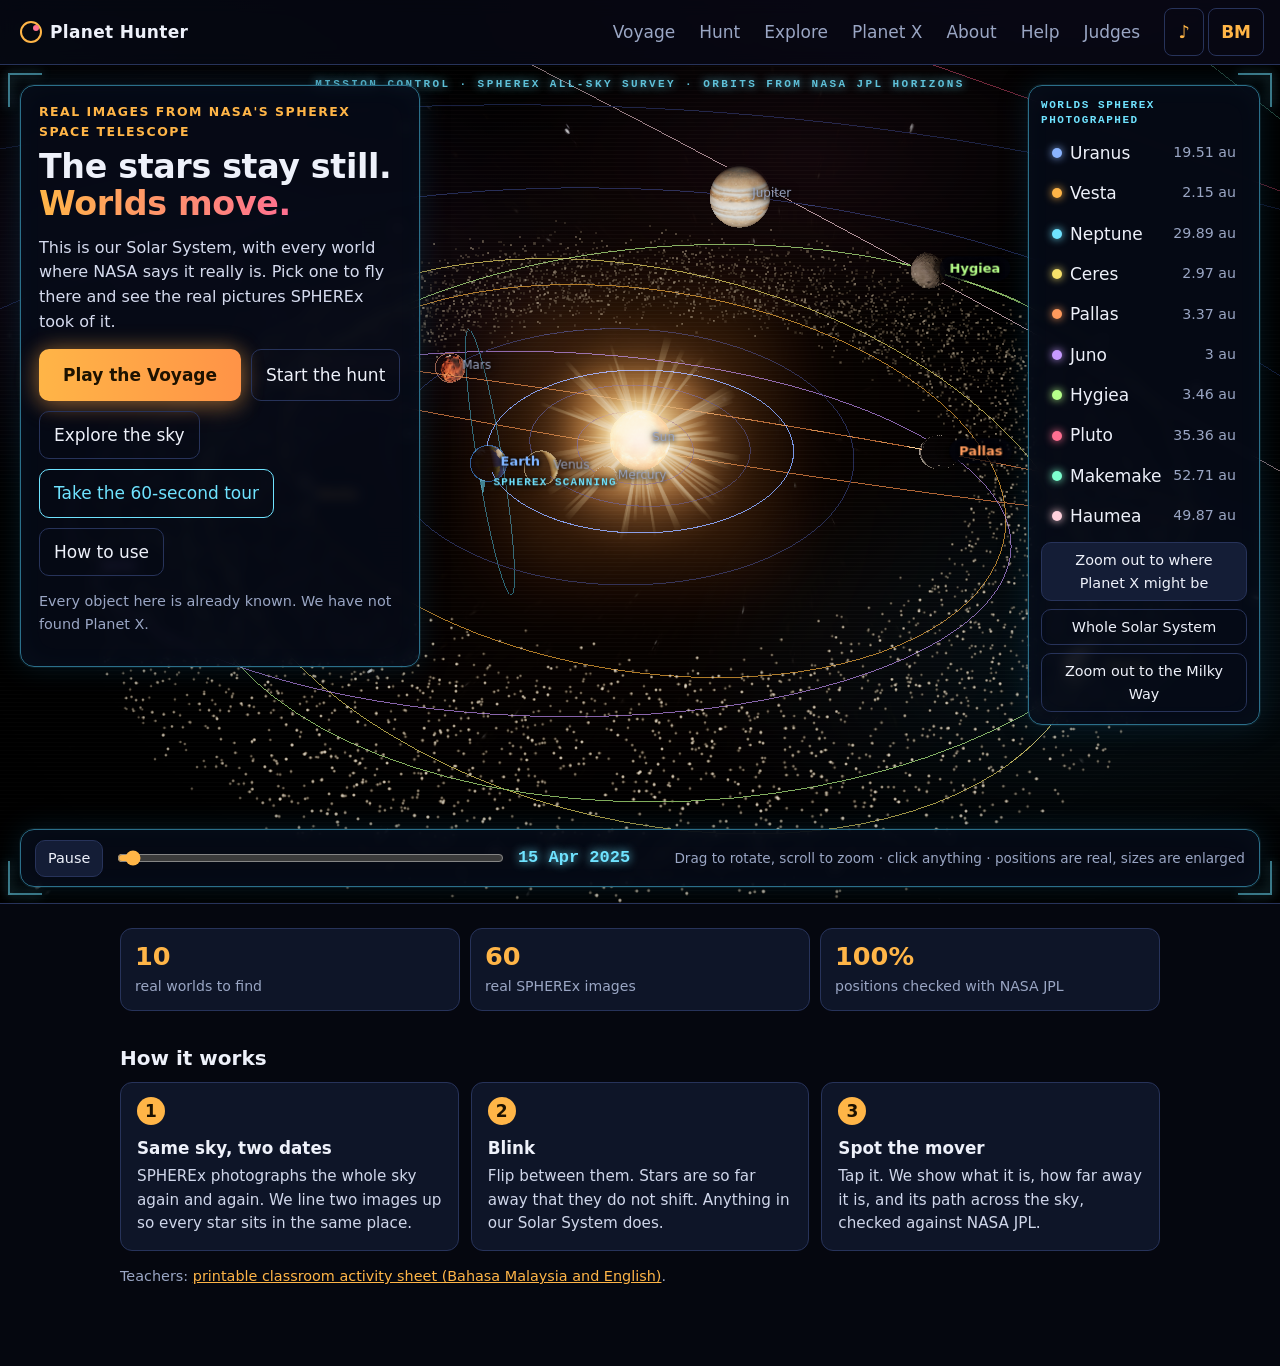
==== commit cccceda2: "How to use: a Help page for every part of the site, a welcome card for first-time visitors after the" ====
--- a/index.html
+++ b/index.html
@@ -5,7 +5,7 @@
 <meta name="viewport" content="width=device-width, initial-scale=1">
 <title>Planet Hunter: see the sky move in real SPHEREx images</title>
 <meta name="description" content="Watch real NASA SPHEREx images change over time. Spot the worlds that move, play back their paths, and learn how Planet X could be found.">
-<link rel="stylesheet" href="style.css?v=62">
+<link rel="stylesheet" href="style.css?v=66">
 <link rel="modulepreload" href="vendor/three.module.min.js">
 </head>
 <body>
@@ -29,6 +29,7 @@
     <button data-view="explore">Explore</button>
     <button data-view="lab">Planet X</button>
     <button data-view="about">About</button>
+    <button data-view="help">Help</button>
     <button data-view="judges">Judges</button>
   </nav>
   <div class="top-tools">
@@ -59,6 +60,7 @@
         <button id="startBtn" class="ghost" disabled>Loading…</button>
         <button id="exploreBtn" class="ghost" data-view="explore">Explore the sky</button>
         <button class="ghost tour-btn" data-tour>Take the 60-second tour</button>
+        <button class="ghost" data-view="help">How to use</button>
       </div>
       <p class="note">Every object here is already known. We have not found Planet X.</p>
     </div>
@@ -347,6 +349,78 @@
   </div>
 </section>
 
+<section id="help" class="view" hidden>
+  <p class="eyebrow">How to use</p>
+  <h1>How to use Planet Hunter</h1>
+  <p class="lead">Planet Hunter shows real pictures of the sky from NASA's SPHEREx telescope. In them the stars stay still and the worlds of our Solar System move. Here is what each part does and how to use it.</p>
+  <div class="cta"><button class="primary" data-tour>Take the 60-second tour</button></div>
+  <div class="criteria help">
+    <article class="crit">
+    <h3>1. The front page: our Solar System in 3D</h3>
+    <ul>
+      <li><b>Look around:</b> drag to turn the view. Scroll, or pinch on a phone, to zoom in and out.</li>
+      <li><b>Learn:</b> click any planet, the Sun, Saturn's rings, the asteroid belt or SPHEREx to open its info card.</li>
+      <li><b>Fly to a world:</b> pick one from the list of worlds. The camera flies there and shows the real SPHEREx pictures of it.</li>
+      <li><b>Go bigger:</b> the buttons under the list zoom out to where a Planet X might be, and to the whole Milky Way.</li>
+      <li><b>Time:</b> the bar at the bottom moves the date, so you can watch the planets travel along their orbits.</li>
+    </ul>
+    <div class="cta"><button class="small" data-proof="home">Show me</button></div>
+    </article>
+    <article class="crit">
+    <h3>2. Explore: watch the sky change</h3>
+    <ul>
+      <li>Choose one of the ten worlds. Then pick a view from the buttons above the picture:</li>
+      <li><b>Three-colour:</b> three real pictures in red, green and blue. The moving world shows up three times, once in each colour.</li>
+      <li><b>Time-lapse:</b> plays the real pictures one after another, like a short film.</li>
+      <li><b>Blink:</b> flips between the first and last picture. Look for the dot that jumps.</li>
+      <li><b>Difference:</b> subtracts one picture from the other. Stars disappear; what moved is left.</li>
+      <li><b>3D time stack:</b> each picture becomes a sheet in a pile. Stars make straight pillars; the world makes a slanted line. Drag to turn it.</li>
+      <li><b>Computer scan:</b> see what an automatic detector finds, and when it gets it wrong.</li>
+      <li><b>Six months apart:</b> the same patch of sky half a year later, for worlds SPHEREx saw twice.</li>
+      <li><b>Measure it yourself:</b> click the world in two pictures and compare your answer with NASA's.</li>
+    </ul>
+    <div class="cta"><button class="small" data-proof="explore:pluto:blink">Show me</button></div>
+    </article>
+    <article class="crit">
+    <h3>3. Hunt: find moving worlds like an astronomer</h3>
+    <ul>
+      <li>There are 12 missions. Each has up to three steps. A card on the picture tells you what to do: read it, then press its button to begin.</li>
+      <li><b>Detect:</b> two real pictures take turns. Tap the dot that jumps while the stars stay still. You have two tries.</li>
+      <li><b>Predict:</b> click on the picture where you think the world will be (or was) on another date. Then you see the real picture from that date.</li>
+      <li><b>Classify:</b> from how fast it moved, choose where it orbits.</li>
+      <li>Press <b>Next</b>, or the Enter key, to move on. Stuck? Press <b>Skip this step</b>. At the end you get a rank and a result card to share.</li>
+    </ul>
+    <div class="cta"><button class="small" data-proof="hunt">Show me</button></div>
+    </article>
+    <article class="crit">
+    <h3>4. Planet X lab: why a far planet is so hard to find</h3>
+    <ul>
+      <li>The chart shows the real worlds: the farther from the Sun, the slower they move across the sky.</li>
+      <li>Move the slider to push a made-up planet farther away, and pick its size. Watch it become fainter and slower in two real pictures.</li>
+    </ul>
+    <div class="cta"><button class="small" data-proof="lab">Show me</button></div>
+    </article>
+    <article class="crit">
+    <h3>5. Voyage: the space game</h3>
+    <ul>
+      <li><b>On a computer:</b> steer with the mouse or the arrow keys. Lasers fire by themselves. Right click or X launches a missile; Space boosts.</li>
+      <li><b>On a phone:</b> tilt the phone to steer (allow motion access if asked). Use the MISSILE and BOOST buttons, and LEVEL to reset the tilt.</li>
+      <li>At each world, your ship's scanner uses real SPHEREx pictures. Follow the ship computer's instructions to lock on.</li>
+    </ul>
+    <div class="cta"><button class="small" data-proof="voyage">Show me</button></div>
+    </article>
+    <article class="crit">
+    <h3>6. Handy extras</h3>
+    <ul>
+      <li><b>Words with a dotted line</b>, such as au or arcsecond: tap them for a plain explanation.</li>
+      <li><b>BM</b> (top right) switches the whole site to Bahasa Malaysia. <b>♪</b> turns the music on or off.</li>
+      <li><b>About</b> explains where the pictures come from and what is real. Teachers will find a printable classroom sheet on the front page, below the 3D view.</li>
+    </ul>
+    </article>
+  </div>
+  <div class="cta"><button class="primary" data-view="home">Start exploring</button></div>
+</section>
+
 <section id="judges" class="view" hidden>
   <p class="eyebrow">For judges</p>
   <h1>Planet Hunter, criterion by criterion</h1>
@@ -404,6 +478,7 @@
       <ul>
         <li><span>A 60-second guided tour of the whole site.</span><button class="small" data-tour>Take the tour</button></li>
         <li><span>Step-by-step cards in the hunt, and plain-word explanations: tap any word with a dotted line, such as au or arcsecond.</span></li>
+        <li><span>A Help page that explains every part, and a welcome card for first-time visitors.</span><button class="small" data-proof="help">Open Help</button></li>
         <li><span>Info cards on everything in the 3D view.</span><button class="small" data-proof="home:rings">Saturn's rings</button></li>
         <li><span>Two 30-second videos, above.</span></li>
       </ul>
@@ -485,7 +560,20 @@
   <p id="tourText"></p>
   <div class="tour-btns"><button id="tourBack" class="ghost small">Back</button><button id="tourNext" class="primary small">Next</button><button id="tourEnd" class="ghost small">End tour</button></div>
 </div>
+<div id="welcome" class="welcome" hidden role="dialog" aria-modal="true" aria-labelledby="welcomeTitle">
+  <div class="welcome-card">
+    <button class="welcome-x" aria-label="Close">×</button>
+    <h2 id="welcomeTitle">Welcome to Planet Hunter</h2>
+    <p>See the sky change in real pictures from NASA's SPHEREx telescope, and hunt for moving worlds like an astronomer.</p>
+    <ol>
+      <li><b>Drag</b> the 3D Solar System to look around. <b>Click</b> anything to learn about it.</li>
+      <li><b>Pick a world</b> from the list to see its real pictures: the stars stay still, the world moves.</li>
+      <li>Then try the <b>Hunt</b>, or play the <b>Voyage</b> game.</li>
+    </ol>
+    <div class="cta"><button class="primary" data-tour>Take the 60-second tour</button><button class="ghost" data-view="help">How to use</button><button class="ghost">Start exploring</button></div>
+  </div>
+</div>
 <div id="glossPop" class="gloss-pop" role="tooltip" hidden></div>
-<script type="module" src="app.js?v=62"></script>
+<script type="module" src="app.js?v=66"></script>
 </body>
 </html>
--- a/style.css
+++ b/style.css
@@ -496,14 +496,25 @@
 
 /* front page decoration: a faint drifting coloured haze and the odd shooting star (both stated as decoration on the About page) */
 .space .nebula, .space .meteors { position: absolute; inset: 0; width: 100%; height: 100%; pointer-events: none; z-index: 1; }
-.space .nebula { inset: -15%; width: 130%; height: 130%; mix-blend-mode: screen; opacity: 0.2;
+.space .nebula { overflow: hidden; mix-blend-mode: screen; opacity: 0.2; }   /* clipped, so the drifting haze never widens the page */
+.space .nebula::before { content: ""; position: absolute; inset: -15%;
   background: radial-gradient(40% 32% at 22% 30%, #6b3fa0aa, transparent 70%), radial-gradient(36% 30% at 78% 66%, #1f6f9caa, transparent 70%), radial-gradient(28% 22% at 60% 20%, #a0406a77, transparent 70%);
   animation: nebulaDrift 70s ease-in-out infinite alternate; }
 @keyframes nebulaDrift { from { transform: translate(-3%, -2%) rotate(0deg) scale(1); } to { transform: translate(3%, 2%) rotate(8deg) scale(1.08); } }
-@media (prefers-reduced-motion: reduce) { .space .nebula { animation: none; } }
+@media (prefers-reduced-motion: reduce) { .space .nebula::before { animation: none; } }
 
 /* hunt result card */
 .share-card { margin: 18px 0 8px; max-width: 640px; }
 .share-card img { display: block; width: 100%; height: auto; border-radius: 14px; border: 1px solid var(--line); box-shadow: 0 10px 40px #0008, 0 0 60px #5b3fa033; }
 .share-card .cta { margin-top: 12px; }
 
+/* first-visit welcome card */
+.welcome { position: fixed; inset: 0; z-index: 30; display: grid; place-items: center; padding: 16px; background: #02030acc; backdrop-filter: blur(3px); }
+.welcome[hidden] { display: none; }
+.welcome-card { position: relative; box-sizing: border-box; width: min(560px, 100%); max-height: calc(100vh - 32px); overflow-y: auto; background: var(--panel); border: 1px solid var(--line); border-radius: 18px; padding: 24px 26px 20px; box-shadow: 0 20px 60px #000a, 0 0 80px #5b3fa033; }
+.welcome-card h2 { margin: 0 0 8px; }
+.welcome-card ol { padding-left: 22px; line-height: 1.55; } .welcome-card li { margin: 6px 0; }
+.welcome-x { position: absolute; top: 8px; right: 10px; background: none; border: 0; color: var(--dim); font-size: 26px; line-height: 1; padding: 8px; cursor: pointer; }
+.help li { display: block; margin: 0; line-height: 1.55; }   /* plain text lines, not the judges page's claim-and-button rows */
+.help .cta { margin-top: 12px; }
+
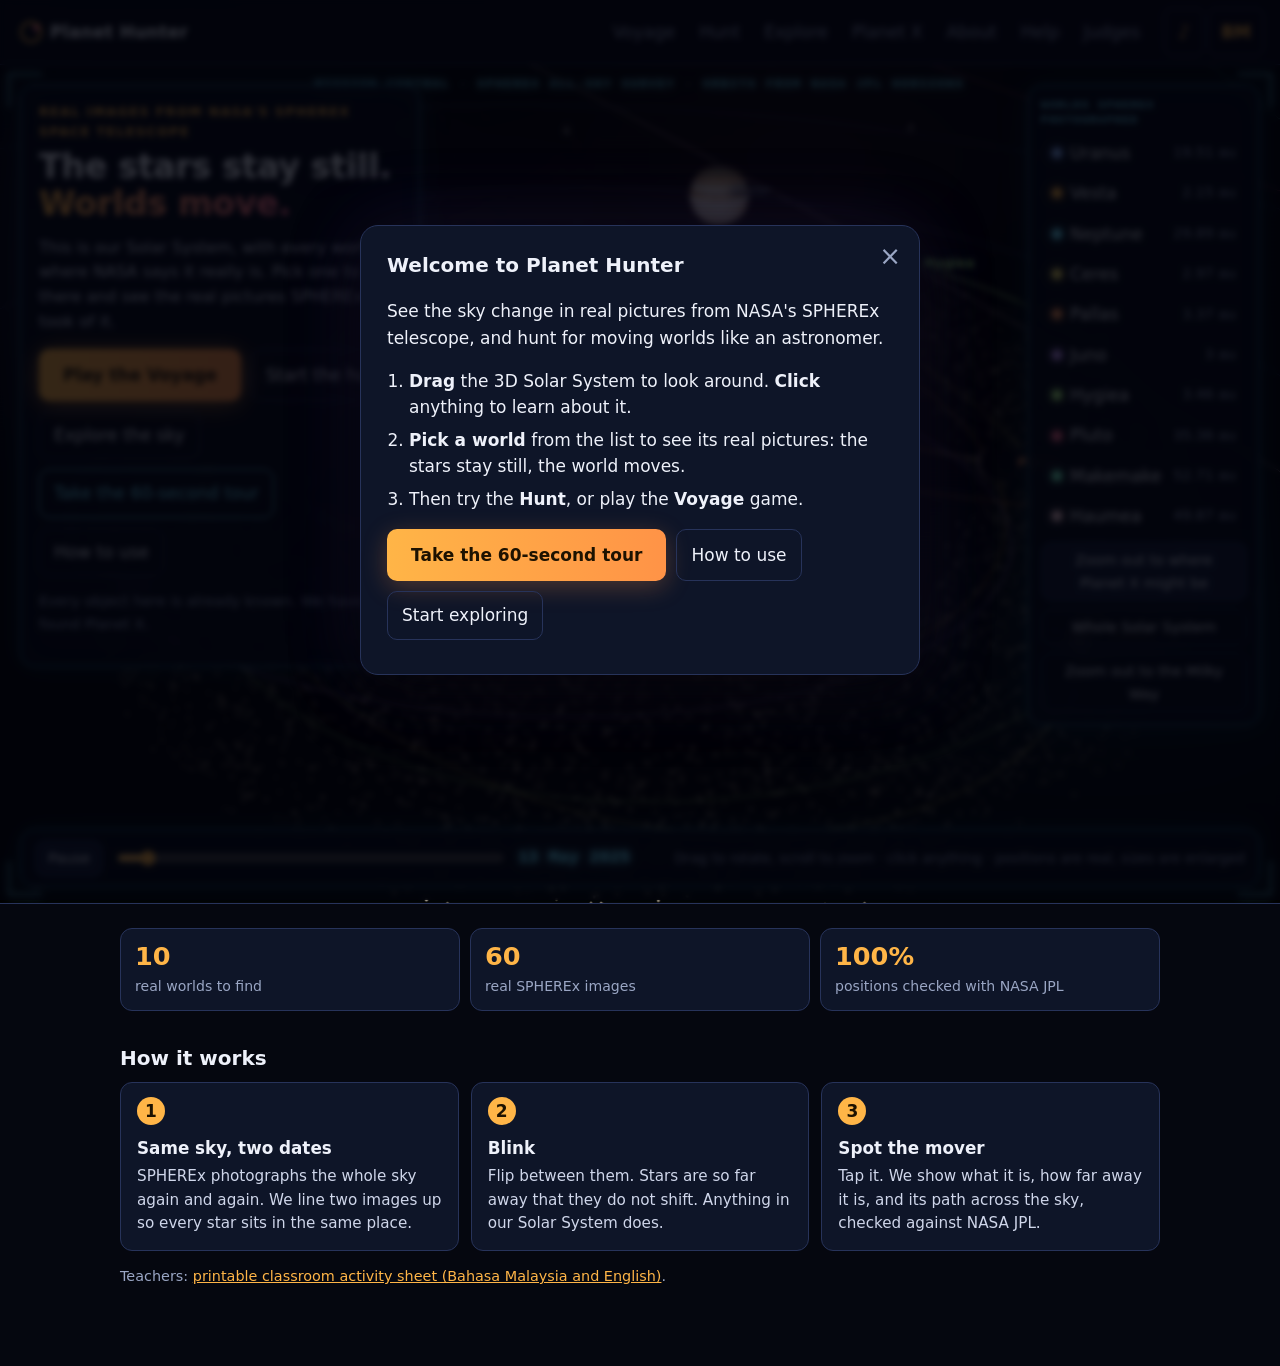
==== commit 8ae9b962: "Easy data updates: one command finds new SPHEREx releases and rebuilds everything (prep/update.py, U" ====
--- a/index.html
+++ b/index.html
@@ -5,7 +5,7 @@
 <meta name="viewport" content="width=device-width, initial-scale=1">
 <title>Planet Hunter: see the sky move in real SPHEREx images</title>
 <meta name="description" content="Watch real NASA SPHEREx images change over time. Spot the worlds that move, play back their paths, and learn how Planet X could be found.">
-<link rel="stylesheet" href="style.css?v=66">
+<link rel="stylesheet" href="style.css?v=67">
 <link rel="modulepreload" href="vendor/three.module.min.js">
 </head>
 <body>
@@ -515,7 +515,7 @@
   <p>Every picture on this site was made by the same six steps, run once with Python scripts. Nothing is changed except alignment, brightness and colour.</p>
   <ol class="pipeline">
     <li><b>NASA JPL Horizons</b><span>Where each world was, at the exact moment of each image.</span></li>
-    <li><b>SPHEREx archive</b><span>Which exposures covered that spot (NASA/IPAC, releases DR1 and QR3).</span></li>
+    <li><b>SPHEREx archive</b><span>Which exposures covered that spot (NASA/IPAC, releases <i id="relNames">DR1 and QR3</i>).</span></li>
     <li><b>Cut-out</b><span>Read only the small patch needed, from NASA's copy on AWS Open Data.</span></li>
     <li><b>Align</b><span>Turn north up on a common grid, so stars match pixel for pixel.</span></li>
     <li><b>Check</b><span>Keep a world only if it is detected at the predicted spot in both images, at least 5 times the background noise.</span></li>
@@ -574,6 +574,6 @@
   </div>
 </div>
 <div id="glossPop" class="gloss-pop" role="tooltip" hidden></div>
-<script type="module" src="app.js?v=66"></script>
+<script type="module" src="app.js?v=67"></script>
 </body>
 </html>
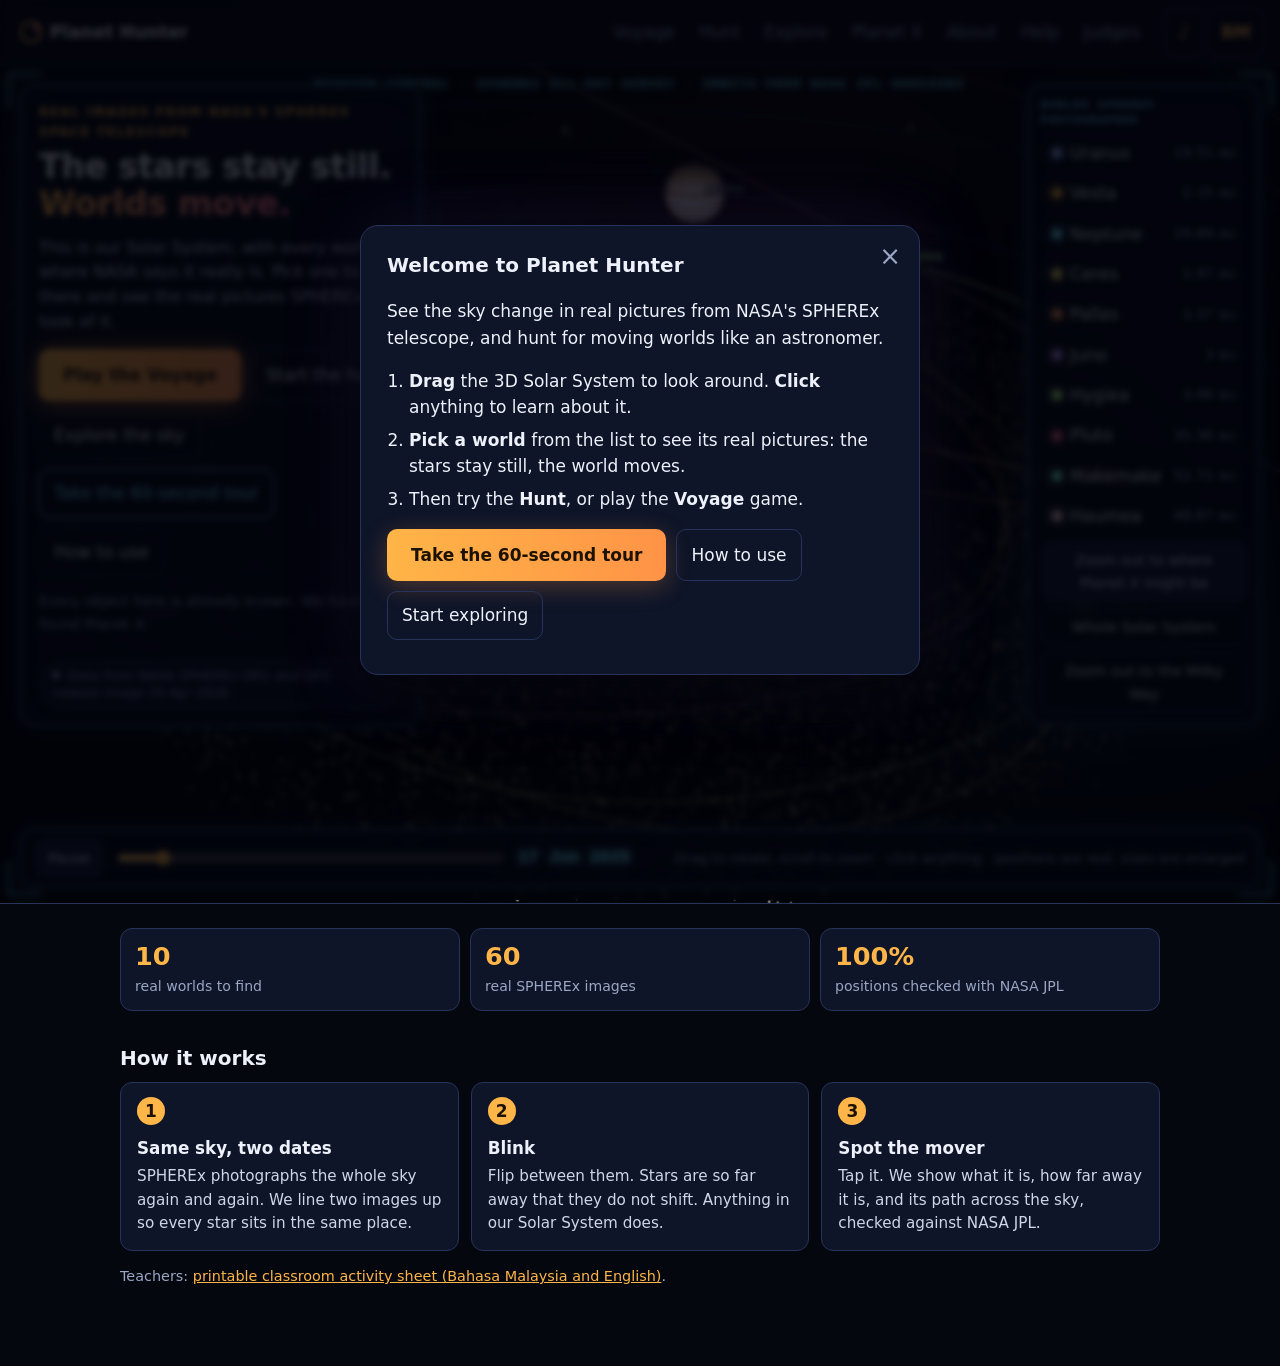
==== commit 1a0a4d79: "Live data status: on every visit the site checks NASA's SPHEREx releases and shows whether its pictu" ====
--- a/index.html
+++ b/index.html
@@ -5,7 +5,7 @@
 <meta name="viewport" content="width=device-width, initial-scale=1">
 <title>Planet Hunter: see the sky move in real SPHEREx images</title>
 <meta name="description" content="Watch real NASA SPHEREx images change over time. Spot the worlds that move, play back their paths, and learn how Planet X could be found.">
-<link rel="stylesheet" href="style.css?v=67">
+<link rel="stylesheet" href="style.css?v=69">
 <link rel="modulepreload" href="vendor/three.module.min.js">
 </head>
 <body>
@@ -63,6 +63,7 @@
         <button class="ghost" data-view="help">How to use</button>
       </div>
       <p class="note">Every object here is already known. We have not found Planet X.</p>
+      <button id="dataStatus" class="data-status" data-proof="about:freshness">Checking NASA's servers…</button>
     </div>
 
     <div class="space-worlds">
@@ -460,6 +461,7 @@
         <li><span>Every sky image is a real SPHEREx observation, with its date, detector and a link to NASA's original file.</span><button class="small" data-proof="explore:pluto:play">See an image's details</button></li>
         <li><span>Every position is checked against NASA JPL Horizons. The faintest detection used is 11 times the background noise. Eris was left out as too faint.</span><button class="small" data-proof="about:method">Data and method</button></li>
         <li><span>Our own detector's score is shown honestly: right for 7 of 10 worlds.</span><button class="small" data-proof="explore:makemake:scan">See a miss</button></li>
+        <li><span>On every visit the site checks NASA's servers live and shows whether its pictures use the latest SPHEREx release. A weekly automatic check alerts the team to new releases.</span><button class="small" data-proof="about:freshness">Data status</button></li>
         <li><span>Simplifications, simulations and decoration are stated openly.</span><button class="small" data-proof="about:limits">What this can't do</button></li>
       </ul>
     </article>
@@ -537,6 +539,11 @@
       <li>The shooting stars and coloured haze on the front page, and the music, are decoration.</li>
   </ul>
 
+  <h2 id="freshness">Is the data up to date?</h2>
+  <p>Every time this site opens, it asks NASA's servers which SPHEREx data releases exist and compares them with the releases these pictures come from.</p>
+  <p id="freshStatus" class="tip">Checking NASA's servers…</p>
+  <p>Every Monday, an automatic check on GitHub also looks for new releases and alerts the team. The pictures are then rebuilt with one command, checked against NASA JPL positions again, and published once a person has looked at them.</p>
+
   <h2 id="limits">What this can't do</h2>
   <ul>
     <li>It does not search for new objects. Every object here is already known, and we chose and checked each one.</li>
@@ -574,6 +581,6 @@
   </div>
 </div>
 <div id="glossPop" class="gloss-pop" role="tooltip" hidden></div>
-<script type="module" src="app.js?v=67"></script>
+<script type="module" src="app.js?v=69"></script>
 </body>
 </html>
--- a/style.css
+++ b/style.css
@@ -518,3 +518,11 @@
 .help li { display: block; margin: 0; line-height: 1.55; }   /* plain text lines, not the judges page's claim-and-button rows */
 .help .cta { margin-top: 12px; }
 
+/* live data status chip on the front page */
+.data-status { display: inline-block; margin-top: 10px; padding: 6px 12px; min-height: 0; border-radius: 999px; border: 1px solid var(--line);
+  background: #0b1226cc; color: var(--dim); font: inherit; font-size: .82rem; line-height: 1.35; text-align: left; cursor: pointer; }
+.data-status::before { content: ""; display: inline-block; vertical-align: 1px; margin-right: 8px; width: 8px; height: 8px; border-radius: 50%; background: #8a93ad; }
+.data-status.ok { color: #c9f5e1; border-color: #2a6b55; } .data-status.ok::before { background: #3ddc97; box-shadow: 0 0 8px #3ddc97; animation: livePulse 2s ease-in-out infinite; }
+.data-status.new { color: #ffe2b0; border-color: #7a5a20; } .data-status.new::before { background: #ffb547; box-shadow: 0 0 8px #ffb547; }
+@keyframes livePulse { 50% { opacity: .35; } }
+
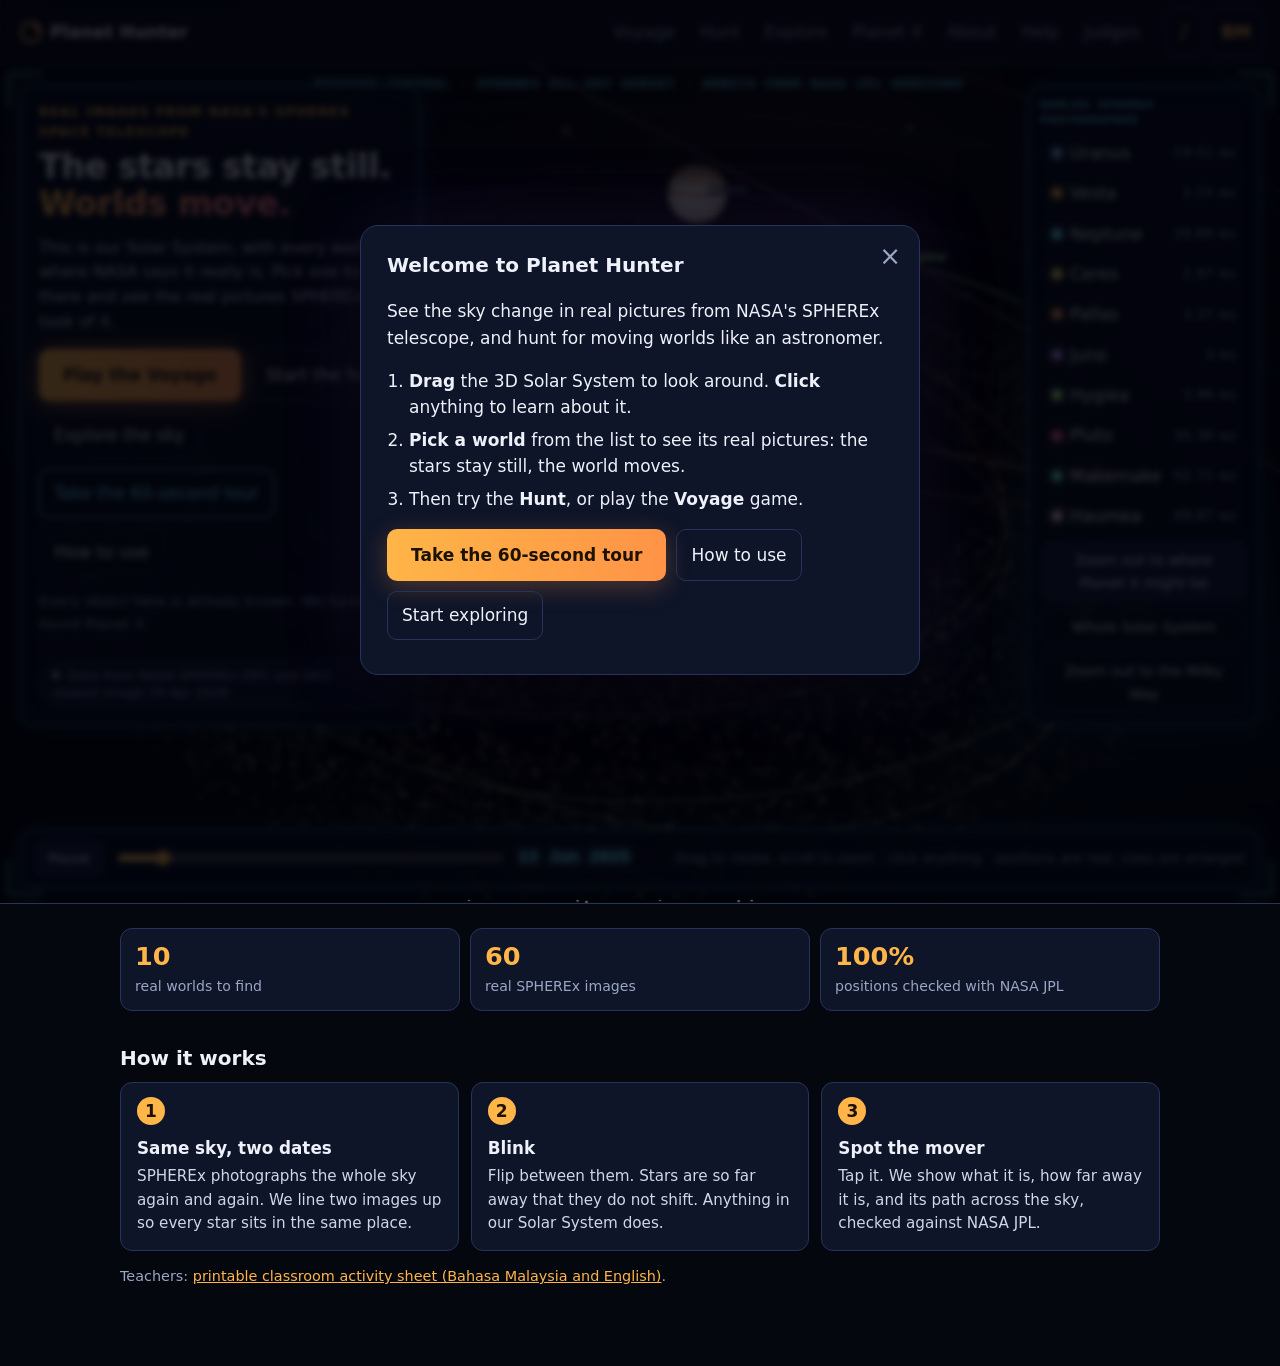
==== commit 39cebf65: "New cinematic trailer (calm narration, music, visible AI-voice label, no NASA logos); AI-voice label" ====
--- a/index.html
+++ b/index.html
@@ -5,7 +5,7 @@
 <meta name="viewport" content="width=device-width, initial-scale=1">
 <title>Planet Hunter: see the sky move in real SPHEREx images</title>
 <meta name="description" content="Watch real NASA SPHEREx images change over time. Spot the worlds that move, play back their paths, and learn how Planet X could be found.">
-<link rel="stylesheet" href="style.css?v=69">
+<link rel="stylesheet" href="style.css?v=70">
 <link rel="modulepreload" href="vendor/three.module.min.js">
 </head>
 <body>
@@ -427,8 +427,8 @@
   <h1>Planet Hunter, criterion by criterion</h1>
   <p class="lead">The challenge: a public web tool that displays SPHEREx sky images and makes it easy for anyone to see how they change over time. Each claim below has a button that takes you straight to the proof on this site.</p>
   <div class="judge-videos">
-    <figure><video src="requirements.mp4#t=1.5" controls preload="metadata" playsinline></video><figcaption>Demo: how it meets the challenge (30 seconds)</figcaption></figure>
-    <figure><video src="trailer.mp4#t=27" controls preload="metadata" playsinline></video><figcaption>Trailer (30 seconds)</figcaption></figure>
+    <figure><video src="requirements.mp4?v=2#t=1.5" controls preload="metadata" playsinline></video><figcaption>Demo: how it meets the challenge (30 seconds)</figcaption></figure>
+    <figure><video src="trailer.mp4?v=4#t=27" controls preload="metadata" playsinline></video><figcaption>Trailer (30 seconds)</figcaption></figure>
   </div>
   <div class="cta"><button class="primary" data-tour>Take the 60-second tour</button><button class="ghost" data-proof="about:method">How the data was made</button></div>
 
@@ -581,6 +581,6 @@
   </div>
 </div>
 <div id="glossPop" class="gloss-pop" role="tooltip" hidden></div>
-<script type="module" src="app.js?v=69"></script>
+<script type="module" src="app.js?v=70"></script>
 </body>
 </html>
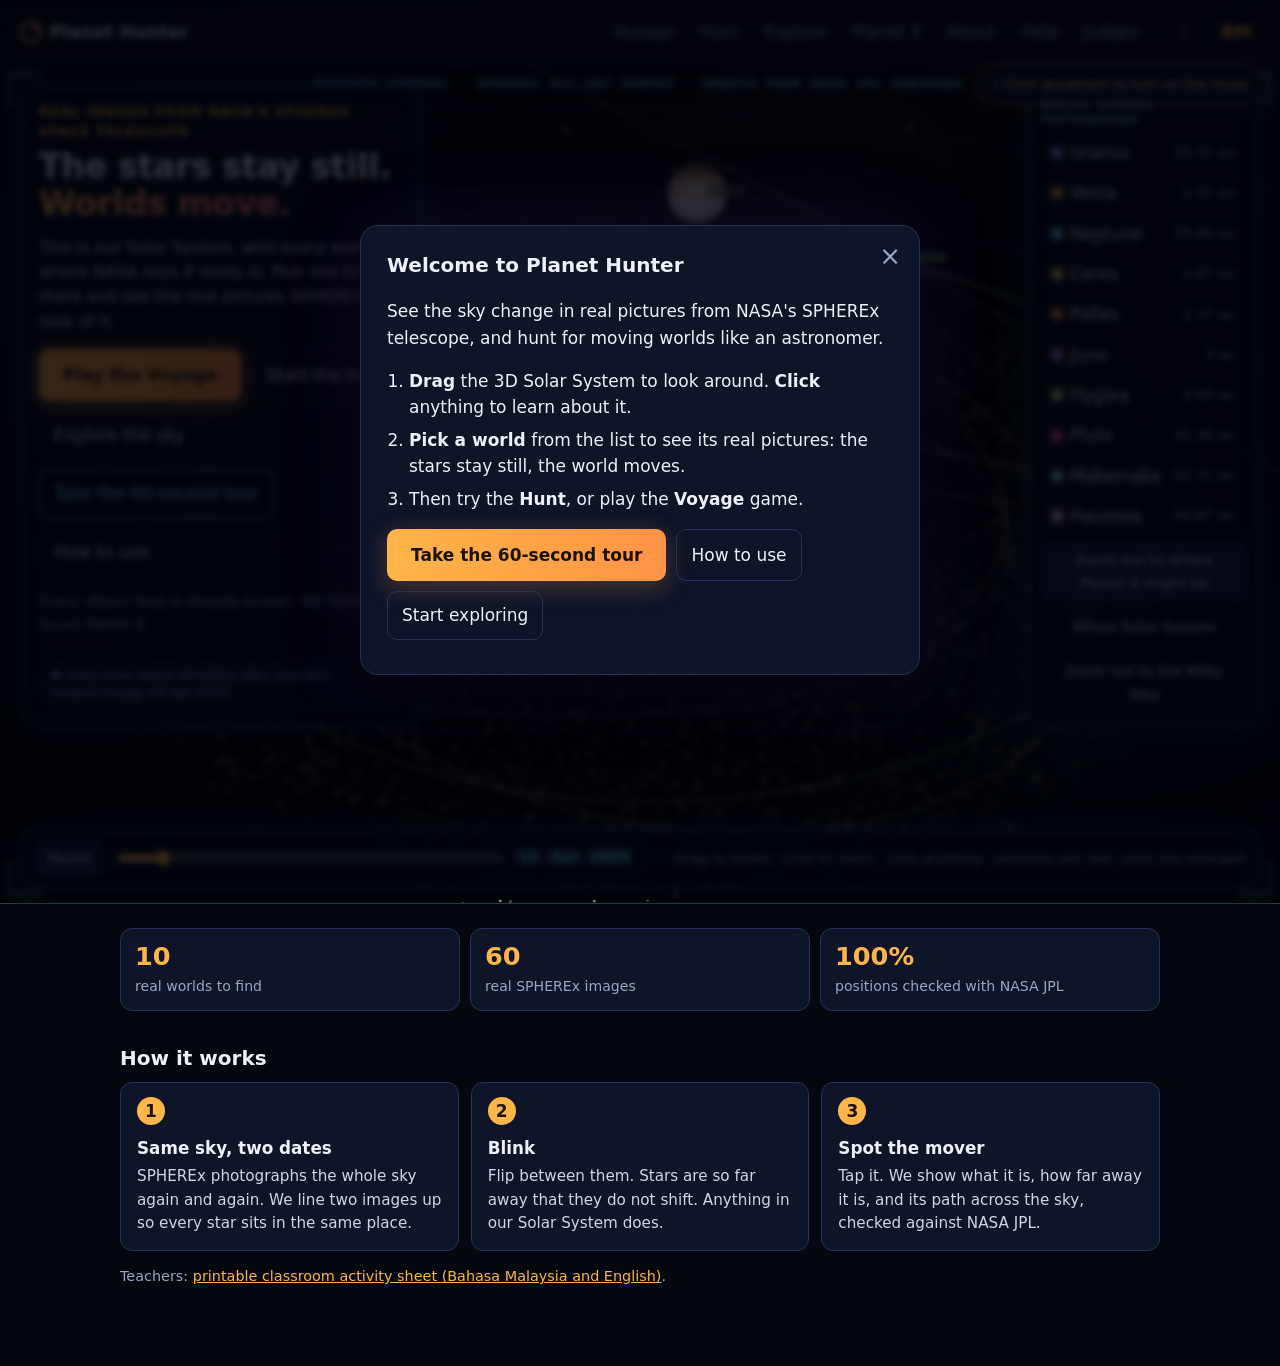
==== commit 49d19767: "Shorter opening (1.2 s hold, 7 s dive); music tries to start at once, and a hint shows when the brow" ====
--- a/index.html
+++ b/index.html
@@ -5,7 +5,7 @@
 <meta name="viewport" content="width=device-width, initial-scale=1">
 <title>Planet Hunter: see the sky move in real SPHEREx images</title>
 <meta name="description" content="Watch real NASA SPHEREx images change over time. Spot the worlds that move, play back their paths, and learn how Planet X could be found.">
-<link rel="stylesheet" href="style.css?v=70">
+<link rel="stylesheet" href="style.css?v=71">
 <link rel="modulepreload" href="vendor/three.module.min.js">
 </head>
 <body>
@@ -581,6 +581,6 @@
   </div>
 </div>
 <div id="glossPop" class="gloss-pop" role="tooltip" hidden></div>
-<script type="module" src="app.js?v=70"></script>
+<script type="module" src="app.js?v=71"></script>
 </body>
 </html>
--- a/style.css
+++ b/style.css
@@ -526,3 +526,10 @@
 .data-status.new { color: #ffe2b0; border-color: #7a5a20; } .data-status.new::before { background: #ffb547; box-shadow: 0 0 8px #ffb547; }
 @keyframes livePulse { 50% { opacity: .35; } }
 
+/* "click for music" hint, shown only when the browser blocks sound before the first click */
+.music-hint { position: fixed; top: 66px; right: 14px; z-index: 6; padding: 7px 14px; border-radius: 999px; background: #0b1226ee; border: 1px solid #ffb54788;
+  color: #ffd79a; font-size: .85rem; pointer-events: none; box-shadow: 0 0 18px #ffb54733; animation: hintPulse 1.8s ease-in-out infinite; }
+.music-hint[hidden] { display: none; }
+@keyframes hintPulse { 50% { opacity: .55; } }
+@media (max-width: 760px) { .music-hint { top: 58px; right: 8px; font-size: .8rem; } }
+
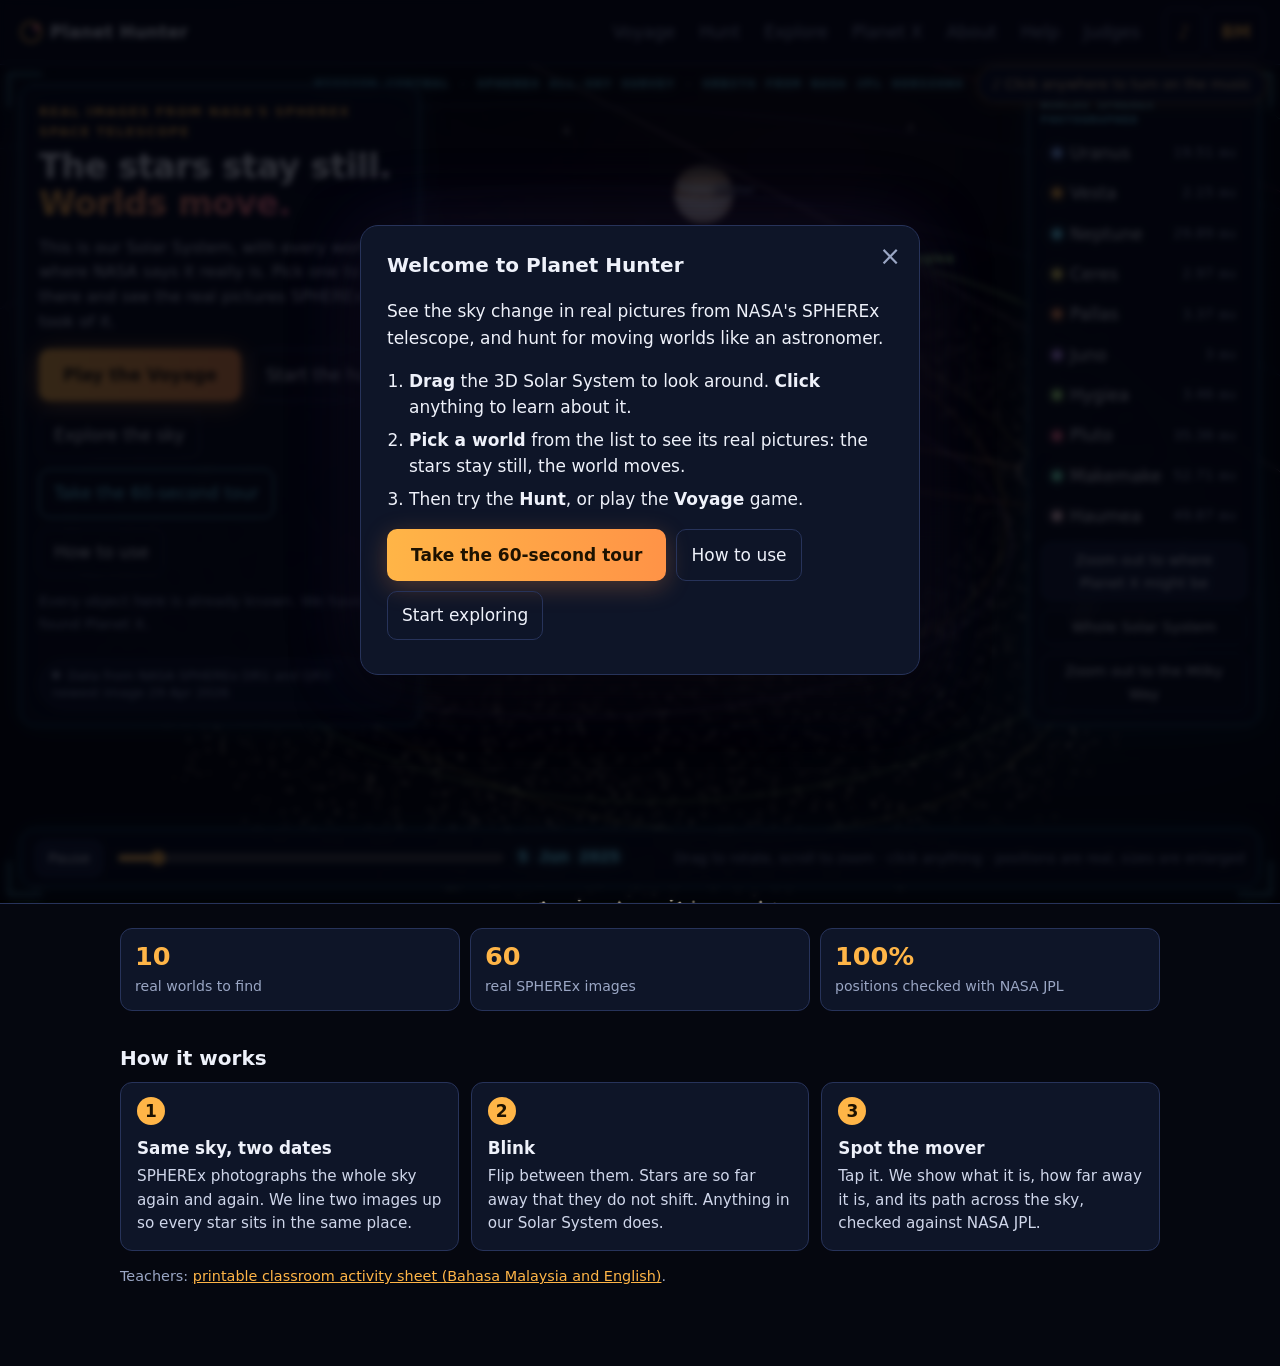
==== commit 9afdcb6a: "Opening: keep the 12 s dive, galaxy hold cut from 3.8 s to 1 s Co-Authored-By: Claude Opus 5.5 <nore" ====
--- a/index.html
+++ b/index.html
@@ -5,7 +5,7 @@
 <meta name="viewport" content="width=device-width, initial-scale=1">
 <title>Planet Hunter: see the sky move in real SPHEREx images</title>
 <meta name="description" content="Watch real NASA SPHEREx images change over time. Spot the worlds that move, play back their paths, and learn how Planet X could be found.">
-<link rel="stylesheet" href="style.css?v=71">
+<link rel="stylesheet" href="style.css?v=72">
 <link rel="modulepreload" href="vendor/three.module.min.js">
 </head>
 <body>
@@ -581,6 +581,6 @@
   </div>
 </div>
 <div id="glossPop" class="gloss-pop" role="tooltip" hidden></div>
-<script type="module" src="app.js?v=71"></script>
+<script type="module" src="app.js?v=72"></script>
 </body>
 </html>
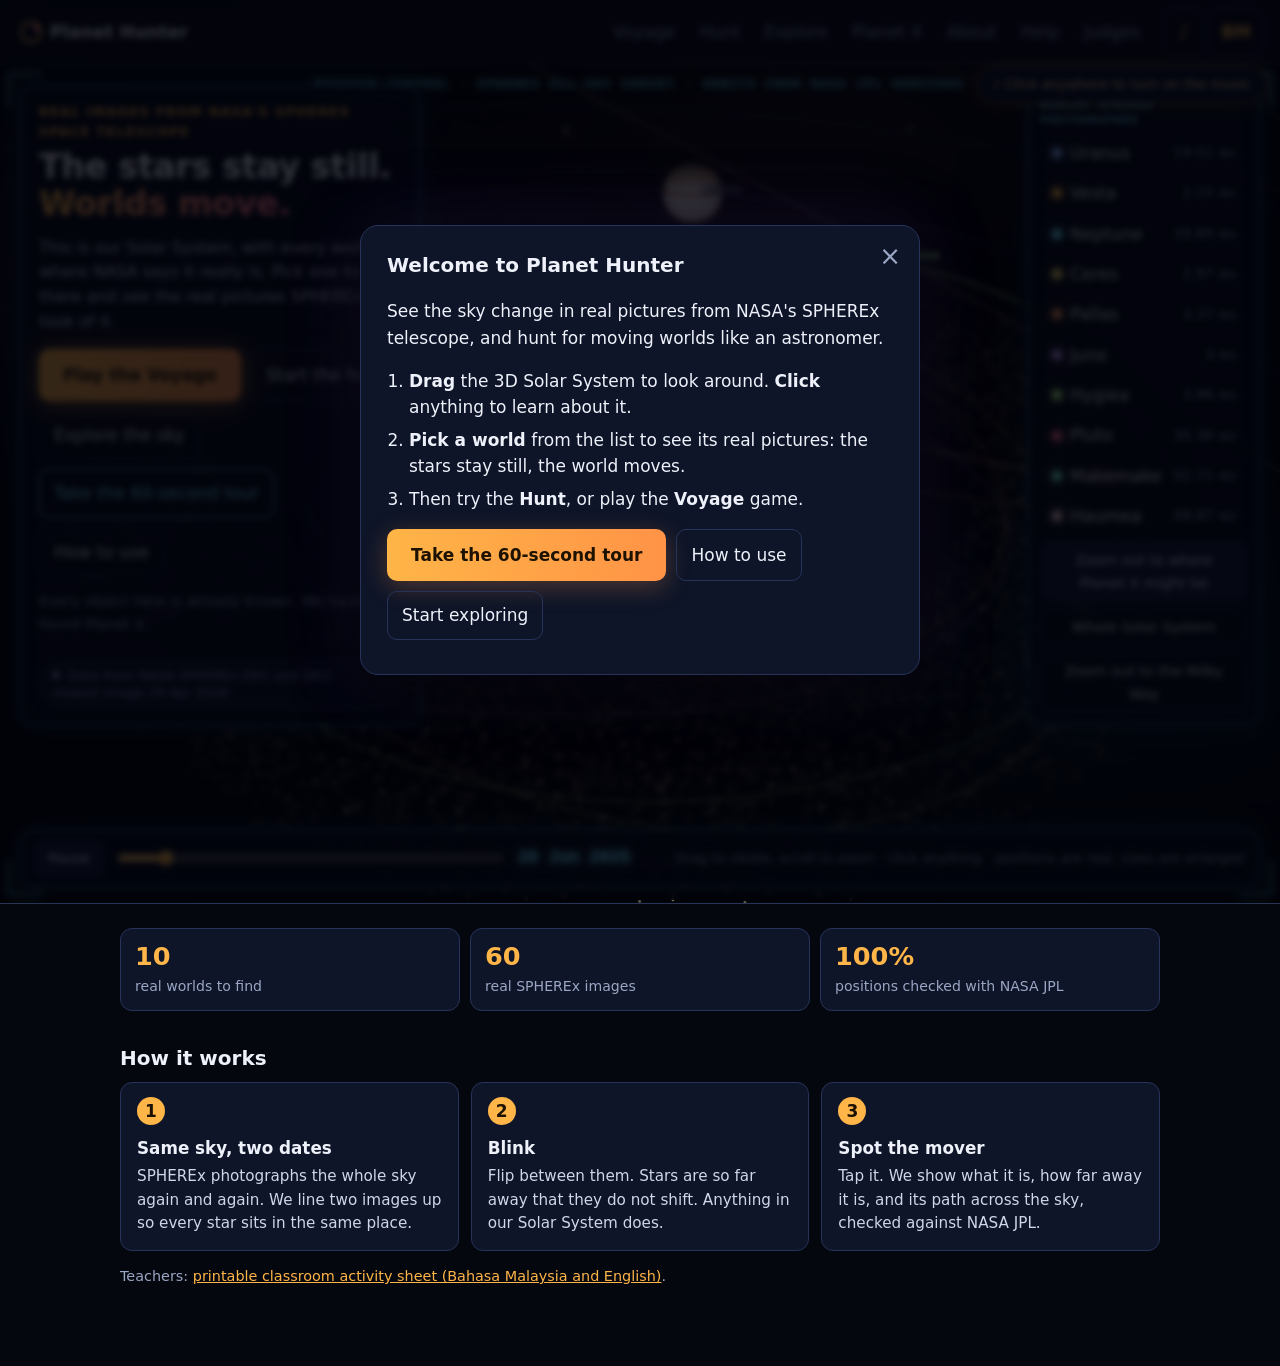
==== commit 97ed83b4: "Voyage: 3-2-1 countdown before each flight; pause menu (resume, restart chapter, start over, quit); " ====
--- a/index.html
+++ b/index.html
@@ -5,7 +5,7 @@
 <meta name="viewport" content="width=device-width, initial-scale=1">
 <title>Planet Hunter: see the sky move in real SPHEREx images</title>
 <meta name="description" content="Watch real NASA SPHEREx images change over time. Spot the worlds that move, play back their paths, and learn how Planet X could be found.">
-<link rel="stylesheet" href="style.css?v=72">
+<link rel="stylesheet" href="style.css?v=74">
 <link rel="modulepreload" href="vendor/three.module.min.js">
 </head>
 <body>
@@ -283,6 +283,7 @@
     <div class="vy-chip"><span>MISSILES</span><b id="vyMissiles" class="vy-ammo"></b></div>
     <div class="vy-chip"><span>SUNLIGHT</span><b id="vySun"></b></div>
     <div class="vy-chip"><span>DATA</span><b id="vyData">0</b> <b id="vyCombo" class="vy-combo"></b></div>
+    <button id="vyPause" class="vy-pause" aria-label="Pause">❚❚</button>
   </div>
 
   <p id="vyBuff" class="vy-buff"></p>
@@ -293,6 +294,17 @@
     <button id="vyTouchMissile" type="button">MISSILE</button>
   </div>
 
+  <div id="vyCount" class="vy-count" hidden aria-live="assertive"></div>
+  <div id="vyMenu" class="vy-menu" hidden role="dialog" aria-label="Paused">
+    <div class="vy-menu-card">
+      <h2>Paused</h2>
+      <button id="vyResume" class="primary">Resume</button>
+      <button id="vyRestart" class="ghost">Restart this chapter</button>
+      <button id="vyStartOver" class="ghost">Start over from the beginning</button>
+      <button id="vyQuit" class="ghost">Quit to the start screen</button>
+      <p class="note">The Esc key also pauses and resumes.</p>
+    </div>
+  </div>
   <div id="vyComm" class="vy-comm" hidden><b id="vyWho"></b><p id="vySay"></p></div>
 
   <div id="vyCard" class="vy-card" hidden><p id="vyKicker"></p><h1 id="vyTitle"></h1><p id="vySub"></p></div>
@@ -581,6 +593,6 @@
   </div>
 </div>
 <div id="glossPop" class="gloss-pop" role="tooltip" hidden></div>
-<script type="module" src="app.js?v=72"></script>
+<script type="module" src="app.js?v=74"></script>
 </body>
 </html>
--- a/style.css
+++ b/style.css
@@ -533,3 +533,19 @@
 @keyframes hintPulse { 50% { opacity: .55; } }
 @media (max-width: 760px) { .music-hint { top: 58px; right: 8px; font-size: .8rem; } }
 
+/* Voyage: countdown and pause menu */
+.vy-count { position: absolute; inset: 0; z-index: 6; display: grid; place-items: center; pointer-events: none; font: 900 min(26vw, 220px)/1 system-ui, "Segoe UI", sans-serif;
+  color: #fff; text-shadow: 0 0 40px #6fd8ff, 0 0 90px #3a8fd8; letter-spacing: .04em; }
+.vy-count[hidden] { display: none; }
+.vy-count.pop { animation: vyPop .7s ease-out; }
+@keyframes vyPop { from { transform: scale(1.8); opacity: 0; } 30% { opacity: 1; } to { transform: scale(1); opacity: .9; } }
+.vy-pause { margin-left: auto; align-self: stretch; min-width: 46px; padding: 0 12px; border-radius: 10px; border: 1px solid #2c4a6e; background: #08142acc; color: #bfe6ff;
+  font-size: 15px; letter-spacing: 2px; cursor: pointer; pointer-events: auto; }
+.vy-pause:hover { background: #12264a; }
+.vy-menu { position: absolute; inset: 0; z-index: 8; display: grid; place-items: center; background: #02040acc; backdrop-filter: blur(3px); }
+.vy-menu[hidden] { display: none; }
+.vy-menu-card { display: grid; gap: 10px; min-width: min(340px, 86vw); padding: 24px 26px; border-radius: 16px; background: var(--panel); border: 1px solid var(--line); box-shadow: 0 20px 60px #000a; text-align: center; }
+.vy-menu-card h2 { margin: 0 0 6px; letter-spacing: .2em; text-transform: uppercase; }
+.vy-menu-card .note { margin: 6px 0 0; }
+
+body:has(#voyage:not([hidden])) .music-hint { display: none; }   /* the game has its own HUD there; Launch is a click anyway */
